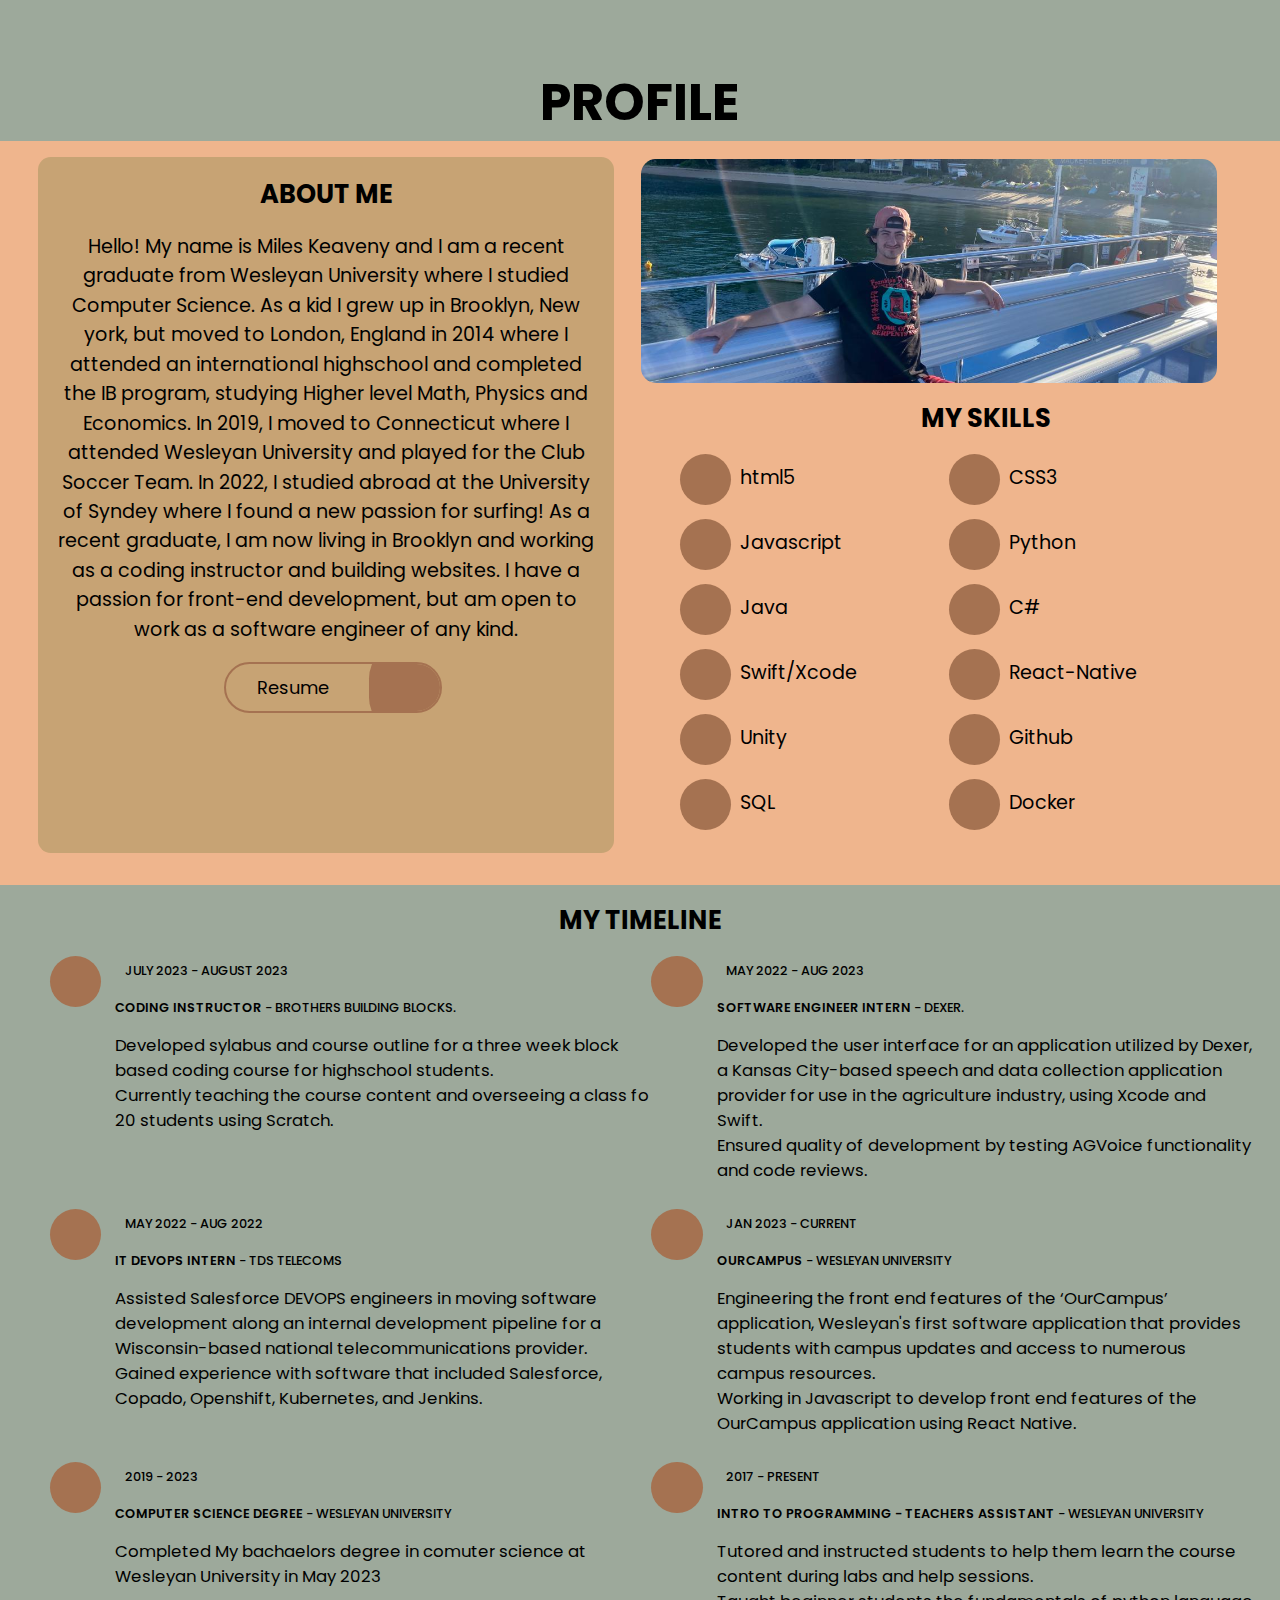
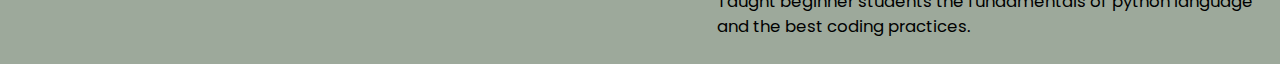
==== about.html @ eb2239ba "text-edit" ====
<!DOCTYPE html>
<html lang="en">
<head>
    <meta charset="UTF-8">
    <meta http-equiv="X-UA-Compatible" content="IE=edge">
    <meta name="viewport" content="width=device-width, initial-scale=1.0">
    <title>Portfolio</title>
    <link rel="stylesheet" href ="styles/styles.css">
    <link rel="preconnect" href="https://fonts.googleapis.com"> 
    <link rel="preconnect" href="https://fonts.gstatic.com" crossorigin> 
    <link href="https://fonts.googleapis.com/css2?family=Poppins:wght@300&display=swap" rel="stylesheet">
    <link rel="stylesheet" href="https://cdnjs.cloudflare.com/ajax/libs/font-awesome/6.4.0/css/all.min.css" integrity="sha512-iecdLmaskl7CVkqkXNQ/ZH/XLlvWZOJyj7Yy7tcenmpD1ypASozpmT/E0iPtmFIB46ZmdtAc9eNBvH0H/ZpiBw==" crossorigin="anonymous" referrerpolicy="no-referrer" />
</head>

<body class="main-content">

    

    <nav class = "nav-bar" id="nav">

        


        <div class="control control-1 active-btn">
            <a href="index.html"><i class="fa-solid fa-house" style = "font-size:1.7rem"></i></a>
        </div>
        <div class="control control-2">
            <a href="about.html"><i class="fa-solid fa-user" style = "font-size:1.7rem"></i></a>
        </div>
        <div class="control control-4">
            <a href="portfolio.html"><i class="fa-solid fa-folder" style = "font-size:1.7rem"></i></a>
        </div>
    </nav>
    

    
    <main class="section sect2 about" id = 'about'>

        <div class="padding">

        </div>

        
            <div class="main-title">
                <h2> Profile</span> </h2>
            </div>
            <div class="about-container">

                <div class="left-about">
                    <h4>About me</h4>
                    <p>
                        Hello! My name is Miles Keaveny and I am a recent graduate from Wesleyan University where I studied Computer Science.
                        As a kid I grew up in Brooklyn, New york, but moved to London, England in 2014 where I attended an international highschool and completed the IB program, studying Higher level Math, Physics and Economics.
                        In 2019, I moved to Connecticut where I attended Wesleyan University and played for the Club Soccer Team. In 2022, I studied abroad at the University of Syndey where I found a new passion for surfing!
                        As a recent graduate, I am now living in Brooklyn and working as a coding instructor and building websites. I have a passion for front-end development, but am open to work as a software engineer of any kind. 

                    </p>
                    <div class="btn-con">
                        <a href="https://github.com/MilesKeave/Front-End-Portfolio/blob/d3b808ddc5191abee5b2778287df3d448a9f38ec/Miles_Keaveny_Resume-Jul2023.pdf" class="main-btn" title="" download>
                            <span class="btn-text">Resume</span>
                            <span class="btn-icon"><i class="fas fa-download"></i></span>
                        </a>
                    </div>
                    <div class ="my-links">
                        <div class="link">
                            <a href="https://www.linkedin.com/in/john-miles-keaveny-4a75b8229"><i class="fab fa-linkedin" style = "font-size:1.7rem"></i></a>
                        </div>
                        <div class="link">
                            <a href="https://github.com/MilesKeave"><i class="fab fa-github" style = "font-size:1.7rem"></i></a>
                        </div>
                    </div>
                </div>

                <div class="right-about">

                    <div class = "profile-img">



                    </div>
                
                
                
                    <div class="right-skills">


                        <div class="about-stats">
                            <h4 class="stat-title">My Skills</h4>
                            <div class="skill-logos">

                                <div class =skill-logo>
                                    <p class="abt-text">html5</p>
                                    <div class = "slogo">
                                        <a href="#" class="icon">
                                            <i class="fab fa-html5"></i>
                                        </a>
                                    </div>

                                </div>
                                <div class =skill-logo>
                                    <p class="abt-text">CSS3</p>
                                    <div class = "slogo">
                                        <a href="#" class="icon">
                                            <i class="fab fa-css3"></i>
                                        </a>
                                    </div>

                                </div>
                                <div class =skill-logo>
                                    <p class="abt-text">Javascript</p>
                                    <div class = "slogo">
                                        <a href="#" class="icon">
                                            <i class="fab fa-js"></i>
                                        </a>
                                    </div>

                                </div>
                                <div class =skill-logo>
                                    <p class="abt-text">Python</p>
                                    <div class = "slogo">
                                        <a href="#" class="icon">
                                            <i class="fab fa-python"></i>
                                        </a>
                                    </div>

                                </div>
                                <div class =skill-logo>
                                    <p class="abt-text">Java</p>
                                    <div class = "slogo">
                                        <a href="#" class="icon">
                                            <i class="fab fa-java"></i>
                                        </a>
                                    </div>

                                </div>
                                <div class =skill-logo>
                                    <p class="abt-text">C#</p>
                                    <div class = "slogo">
                                        <a href="#" class="icon">
                                            <i class="fab fa-code"></i>
                                        </a>
                                    </div>

                                </div>
                                <div class =skill-logo>
                                    <p class="abt-text">Swift/Xcode</p>
                                    <div class = "slogo">
                                        <a href="#" class="icon">
                                            <i class="fab fa-swift"></i>
                                        </a>
                                    </div>

                                </div>
                                <div class =skill-logo>
                                    <p class="abt-text">React-Native</p>
                                    <div class = "slogo">
                                        <a href="#" class="icon">
                                            <i class="fab fa-react"></i>
                                        </a>
                                    </div>

                                </div>
                                <div class =skill-logo>
                                    <p class="abt-text">Unity</p>
                                    <div class = "slogo">
                                        <a href="#" class="icon">
                                            <i class="fab fa-unity"></i>
                                        </a>
                                    </div>

                                </div>
                                <div class =skill-logo>
                                    <p class="abt-text">Github</p>
                                    <div class = "slogo">
                                        <a href="#" class="icon">
                                            <i class="fab fa-github"></i>
                                        </a>
                                    </div>

                                </div>
                                <div class =skill-logo>
                                    <p class="abt-text">SQL</p>
                                    <div class = "slogo">
                                        <a href="#" class="icon">
                                            <i class="fab fa-database"></i>
                                        </a>
                                    </div>

                                </div>
                                <div class =skill-logo>
                                    <p class="abt-text">Docker</p>
                                    <div class = "slogo">
                                        <a href="#" class="icon">
                                            <i class="fab fa-docker"></i>
                                        </a>
                                    </div>

                                </div>
                            
                            </div>
                        </div>
                    
                    </div>

                </div>
            </div>




<!--
            <div class="about-stats">
                <h4 class="stat-title">My Skills</h4>
                <div class="progress-bars">
                    <div class="progress-bar">
                        <p class="prog-title">html5</p>
                        <div class="progress-con">
                            <p class="prog-text">80%</p>
                            <div class="progress">
                                <span class="html"></span>
                            </div>
                        </div>
                    </div>
                    <div class="progress-bar">
                        <p class="prog-title">css3</p>
                        <div class="progress-con">
                            <p class="prog-text">95%</p>
                            <div class="progress">
                                <span class="css"></span>
                            </div>
                        </div>
                    </div>
                    <div class="progress-bar">
                        <p class="prog-title">javascript</p>
                        <div class="progress-con">
                            <p class="prog-text">75%</p>
                            <div class="progress">
                                <span class="js"></span>
                            </div>
                        </div>
                    </div>
                    <div class="progress-bar">
                        <p class="prog-title">ReactJS</p>
                        <div class="progress-con">
                            <p class="prog-text">75%</p>
                            <div class="progress">
                                <span class="react"></span>
                            </div>
                        </div>
                    </div>
                    <div class="progress-bar">
                        <p class="prog-title">NodeJS</p>
                        <div class="progress-con">
                            <p class="prog-text">87%</p>
                            <div class="progress">
                                <span class="node"></span>
                            </div>
                        </div>
                    </div>
                    <div class="progress-bar">
                        <p class="prog-title">Python</p>
                        <div class="progress-con">
                            <p class="prog-text">70%</p>
                            <div class="progress">
                                <span class="python"></span>
                            </div>
                        </div>
                    </div>
                </div>
            </div>


        -->

            <div class="timeline2">


            <h4 class="stat-title">My Timeline</h4>
            <div class="timeline">
                <div class="timeline-item">
                    <div class="tl-icon">
                        <i class="fas fa-briefcase"></i>
                    </div>
                    <p class="tl-duration">July 2023 - August 2023</p>
                    <h5>Coding Instructor<span> - Brothers Building Blocks.</span></h5>
                    <p>
                        Developed sylabus and course outline for a three week block based coding course for highschool students.
                    </p>
                    <p>
                        Currently teaching the course content and overseeing a class fo 20 students using Scratch.
                    </p>
                </div>
                <div class="timeline-item">
                    <div class="tl-icon">
                        <i class="fas fa-briefcase"></i>
                    </div>
                    <p class="tl-duration">May 2022 - Aug 2023</p>
                    <h5>Software Engineer Intern<span> - Dexer.</span></h5>
                    <p>
                        Developed the user interface for an application utilized by Dexer, a Kansas City-based speech and data collection application provider for use in the agriculture industry, using Xcode and Swift.
                    </p>
                    <p>
                        Ensured quality of development by testing AGVoice functionality and code reviews.
                    </p>
                </div>
                <div class="timeline-item">
                    <div class="tl-icon">
                        <i class="fas fa-briefcase"></i>
                    </div>
                    <p class="tl-duration">May 2022 - Aug 2022</p>
                    <h5>IT DevOps Intern<span> - TDS Telecoms</span></h5>
                    <p>
                        Assisted Salesforce DEVOPS engineers in moving software development along an internal development pipeline for a Wisconsin-based national telecommunications provider.
                    </p>
                    <p>
                        Gained experience with software that included Salesforce, Copado, Openshift, Kubernetes, and Jenkins.
                    </p>
                </div>
                <div class="timeline-item">
                    <div class="tl-icon">
                        <i class="fas fa-briefcase"></i>
                    </div>
                    <p class="tl-duration">Jan 2023 - Current </p>
                    <h5>OurCampus<span> - Wesleyan University</span></h5>
                    <p>
                        Engineering the front end features of the ‘OurCampus’ application, Wesleyan's first software application that provides students with campus updates and access to numerous campus resources.
                    </p>
                    <p>
                        Working in Javascript to develop front end features of the OurCampus application using React Native.
                    </p>
                </div>
                <div class="timeline-item">
                    <div class="tl-icon">
                        <i class="fas fa-briefcase"></i>
                    </div>
                    <p class="tl-duration">2019 - 2023</p>
                    <h5>Computer Science Degree<span> - Wesleyan University</span></h5>
                    <p>
                        Completed My bachaelors degree in comuter science at Wesleyan University in May 2023
                    </p>
                </div>
                <div class="timeline-item">
                    <div class="tl-icon">
                        <i class="fas fa-briefcase"></i>
                    </div>
                    <p class="tl-duration">2017 - present</p>
                    <h5>Intro To Programming - Teachers Assistant<span> - Wesleyan University</span></h5>
                    <p>
                        Tutored and instructed students to help them learn the course content during labs and help sessions.
                    
                    </p>
                    <p>
                        Taught beginner students the fundamentals of python language and the best coding practices.
                    </p>
                </div>
            </div>

            </div>
        </main>

      <!--   <div class="control control-1 active-btn">
            <a href="splash.html"><i class="fa-solid fa-house"></i></a>
        </div>
        <div class="control control-2">
            <a href="about.html"><i class="fa-solid fa-user"></i></a>
        </div>
        <div class="control control-4">
            <a href="portfolio.html"><i class="fa-brands fa-linkedin"></i></a>
        </div>
    </main> -->

    <script src="app.js"></script>
</body>
</html>
---- styles/styles.css ----
* {
  margin: 0;
  padding: 0;
  box-sizing: border-box;
  list-style: none;
}

:root {
  --color-new: #9da99b;
  --color-primary: #EFB58D;
  --color-secondary: #a57251;
  --color-white: #FFFFFF;
  --color-black: #000;
  --color-grey0: #f8f8f8;
  --color-grey1: #dbe1e8;
  --color-grey2: #b2becd;
  --color-grey3: #6c7983;
  --color-grey4:#464e56;
  --color-grey4: #2a2e35;
  --color-grey5: #12181b;
  --br-sm-2: 14px;
  --box-shawdow1: 0px 3px 15px rgba(0,0,0,.2);
}

.Background {
  background-image: url("/Users/mileskeaveny/Desktop/PortfolioProject/img/DSC02586.JPG");
}

body {
  background-color: var(--color-primary);
  font-family: "Poppins", sans-serif;
  font-size: 1.1rem;
  background-color: rgb(58, 70, 53);
  transition: all 0.4s ease-in-out;
}

a {
  display: inline-block;
  text-decoration: none;
  color: inherit;
  font-family: inherit;
}

header {
  height: 100vh;
  color: var(--color-white);
  overflow: hidden;
  padding: 0 !important;
}

.header-content {
  display: grid;
  grid-template-columns: repeat(2, 1fr);
  height: 100%;
  width: 100%;
}
.header-content .left-header {
  display: flex;
  align-items: center;
  position: relative;
}
.header-content .left-header .h-shape {
  transition: all 0.4s ease-in-out;
  width: 100%;
  height: 100%;
  background-color: var(--color-secondary);
  position: absolute;
  left: 0;
  top: 0;
  z-index: -1;
  -webkit-clip-path: polygon(0 0, 63% 0, 81% 100%, 0% 100%);
          clip-path: polygon(0 0, 63% 0, 81% 100%, 0% 100%);
}
.header-content .left-header .image {
  border-radius: var(--br-sm-2);
  height: 90%;
  width: 68%;
  margin-left: 4rem;
  background-color: var(--color-black);
  transition: all 0.4s ease-in-out;
}
.header-content .left-header .image img {
  width: 100%;
  height: 100%;
  -o-object-fit: cover;
     object-fit: cover;
  transition: all 0.4s ease-in-out;
  filter: grayscale(100%);
}
.header-content .left-header .image img:hover {
  filter: grayscale(0);
}
.header-content .right-header {
  display: flex;
  flex-direction: column;
  justify-content: center;
  padding-right: 6rem;
}
.header-content .right-header .name {
  font-size: 3rem;
}
.header-content .right-header .name span {
  color: var(--color-secondary);
}
.header-content .right-header .name P {
  margin: 1.5rem 0;
  line-height: 2rem;
}
.header-content .right-header .subtitle {
  font-size: 1.5rem;
}
.header-content .right-header .subtitle span {
  color: var(--color-secondary);
}
.header-content .right-header .subtitle P {
  margin: 1.5rem 0;
  line-height: 2rem;
}

.portfolio-title {
  animation: 1.5s fadeInUp2;
  text-transform: uppercase;
  font-size: 3vw;
  font-weight: 700;
  text-align: center;
  position: relative;
}
.portfolio-title::before {
  content: "";
  left: 50%;
  top: 0;
  width: 40%;
  height: 1px;
  background-color: var(--color-grey-1);
  transform: translateX(-50%);
}

.about-container {
  display: flex;
  flex-wrap: wrap;
  background-color: #EFB58D;
  display: grid inline-block !important;
  width: 100vw;
  grid-template-columns: 1fr 1fr;
  padding-top: 1rem;
  padding-bottom: 2rem;
  display: flex;
  position: relative;
  align-items: center;
  justify-content: center;
  max-width: 100% !important;
  overflow-x: hidden !important;
}
.about-container .right-about {
  flex: 1;
  padding-left: 3vh;
  position: relative;
  max-width: 50vw;
  animation: 1.5s fadeInRight;
  display: grid;
  grid-template-columns: 2fr;
}
.about-container .right-about .profile-img {
  position: relative;
  border-radius: 15px;
  -o-object-fit: cover;
     object-fit: cover;
  background-image: url("../img/MilesFeryyToBasin.JPG");
  background-size: cover;
  background-position-x: 50%;
  background-position-y: 80%;
  overflow: hidden;
  height: 17.5vw;
  width: 45vw;
  max-width: 50vw;
  overflow: hidden;
  background-repeat: no-repeat;
  display: flex;
  justify-content: center;
  align-content: center;
}
.about-container .right-about .right-skills {
  -o-object-fit: cover;
     object-fit: cover;
  overflow: hidden;
  position: relative;
  align-items: flex-start;
  display: grid inline-block;
  grid-template-columns: repeat(auto-fit, 3, 1fr);
  grid-gap: 1vw;
  grid-auto-rows: 0.2fr;
}
.about-container .right-about .right-skills .about-stats {
  border: 1px solid var(--color-grey-5);
  border-radius: 0px;
  transition: all 0.4s ease-in-out;
  padding-left: 6vw;
  padding-right: 0rem;
  padding-bottom: 2vw;
}
.about-container .right-about .right-skills .about-stats .abt-text {
  padding: 1vh;
  display: flex;
  flex-direction: column;
  font-size: 1.5vw;
}
.about-container .right-about .right-skills .about-stats .abt-text .large-text {
  font-size: 2vw;
  color: var(--color-secondary);
}
.about-container .right-about .right-skills .about-stats .abt-text .small-text {
  padding-left: 1vw;
  position: relative;
  text-transform: uppercase;
  font-size: 10vw;
  color: var(--color-grey-1);
  letter-spacing: 2vw;
}
.about-container .right-about .right-skills .about-stats .abt-text .small-text::before {
  content: "";
  position: absolute;
  left: 0;
  top: 15px;
  width: 2vw;
  height: 2vw;
  background-color: var(--color-grey-5);
}
.about-container .left-about {
  flex: 1;
  top: 0;
  animation: 1.5s fadeInLeft;
  background-color: #C7A374;
  position: top;
  max-width: 45vw;
  vertical-align: top;
  border-radius: 1vw;
  margin-left: 1vw;
}
.about-container .left-about p {
  text-align: center;
  font-size: 1.5vw;
  padding: 2vh;
  line-height: 2.3vw;
  color: var(--color-grey-1);
}
.about-container .left-about h4 {
  padding-top: 2vh;
  text-align: center;
  font-size: 2vw;
  text-transform: uppercase;
}
.about-container .left-about:hover {
  cursor: default;
  transform: translateY(-5px);
  border: 1px solid var(--color-secondary);
  border-radius: 15px;
  box-shadow: 1px 4px 15px rgba(0, 0, 0, 0.32);
}

.stat-title {
  text-transform: uppercase;
  font-size: 2vw;
  text-align: center;
  padding: 1rem 0;
  position: relative;
}
.stat-title::before {
  content: "";
  left: 50%;
  top: 0;
  height: 1px;
  background-color: var(--color-grey-1);
  transform: translateX(-50%);
}

.skill-logos {
  align-items: center;
  grid-template-columns: repeat(3, 2fr);
  grid-gap: 0.5rem;
  -moz-column-gap: 1vw;
       column-gap: 1vw;
  row-gap: 1.4vw;
  display: flex;
  flex-wrap: wrap;
  padding-right: 0rem;
  width: 41vw;
}
.skill-logos .skill-logo {
  width: 20vw;
  position: relative;
  padding-left: 1vw;
  border-left: 1px solid var(--color-grey-5);
}
.skill-logos .skill-logo .slogo {
  position: absolute;
  left: -3vw;
  top: 0;
  background-color: var(--color-secondary);
  width: 4vw;
  height: 4vw;
  border-radius: 50%;
  display: flex;
  align-items: center;
  justify-content: center;
}
.skill-logos .skill-logo .slogo i {
  font-size: 1.3vw;
}

.timeline {
  padding-left: 6vw;
  padding-right: 1vw;
  align-items: flex-start;
  grid-template-columns: repeat(3, 2fr);
  display: flex;
  flex-wrap: wrap;
  width: 100vw;
  grid-gap: 2vw;
  padding-bottom: 2vw;
}
.timeline .timeline-item {
  position: relative;
  max-width: 45vw;
  padding-left: 3vw;
  border-left: 1px solid var(--color-grey-5);
}
.timeline .timeline-item .tl-icon {
  position: absolute;
  left: -27px;
  top: 0;
  background-color: var(--color-secondary);
  width: 4vw;
  height: 4vw;
  border-radius: 50%;
  display: flex;
  align-items: center;
  justify-content: center;
}
.timeline .timeline-item .tl-icon i {
  font-size: 1.6vw;
}
.timeline .timeline-item .tl-duration {
  padding: 0.2rem 0.6rem;
  background-color: var(--color-grey-5);
  border-radius: 15px;
  display: inline-block;
  font-size: 0.8rem;
  text-transform: uppercase;
  font-weight: 500;
}
.timeline .timeline-item h5 {
  padding: 1rem 0;
  text-transform: uppercase;
  font-size: 1vw;
  font-weight: 600;
}
.timeline .timeline-item h5 span {
  color: var(--color-grey-2);
  font-weight: 500;
  font-size: 1vw;
}
.timeline .timeline-item p {
  color: var(--color-grey-2);
  font-size: 1.3vw;
}

.my-links {
  display: flex;
  align-items: center;
  justify-content: center;
  align-self: flex-start;
  grid-template-columns: repeat(2, 2fr);
  padding-bottom: 2rem;
  padding-top: 5px;
}
.my-links .link {
  padding-left: 10px;
  padding-right: 10px;
}

.port-text {
  animation: 1.5s fadeInUp2;
  padding: 1rem 0;
  text-align: center;
  font-size: 1.5vw;
}

.portfolios {
  animation: 1.5s fadeInDown2;
  padding-left: 2vw;
  padding-right: 2vw;
  display: grid;
  grid-template-columns: repeat(3, 2fr);
  grid-gap: 2vw;
  padding-bottom: 2rem;
  flex-wrap: wrap;
}
.portfolios .portfolio-item {
  width: 30vw;
  height: 20vw;
  position: relative;
  border-radius: 15px;
}
.portfolios .portfolio-item img {
  width: 100%;
  height: 20vw;
  -o-object-fit: cover;
     object-fit: cover;
  border-radius: 15px;
}
.portfolios .portfolio-item .hover-items {
  width: 100%;
  height: 100%;
  background-color: var(--color-secondary);
  position: absolute;
  left: 0;
  top: 0;
  border-radius: 15px;
  display: flex;
  justify-content: center;
  align-items: center;
  flex-direction: column;
  opacity: 0;
  transform: scale(0);
  transition: all 0.4s ease-in-out;
}
.portfolios .portfolio-item .hover-items h3 {
  font-size: 2vw;
  color: var(--color-grey-1);
  margin-bottom: 2vw;
}
.portfolios .portfolio-item .hover-items .icons {
  display: flex;
  justify-content: center;
  align-items: center;
}
.portfolios .portfolio-item .hover-items .icons .icon {
  background-color: var(--color-primary);
  border-radius: 50%;
  width: 5vw;
  height: 5vw;
  display: flex;
  align-items: center;
  justify-content: center;
  margin: 0 1rem;
  cursor: pointer;
  transition: all 0.4s ease-in-out;
}

.portfolio-item:hover .hover-items {
  opacity: 1;
  transform: scale(1);
}

.about-stats {
  padding-right: 0rem;
  padding-bottom: 4rem;
}
.about-stats .progress-bars {
  display: grid;
  grid-template-columns: repeat(2, 1fr);
  grid-gap: 2rem;
}
.about-stats .progress-bars .progress-bar {
  display: flex;
  flex-direction: column;
}
.about-stats .progress-bars .progress-bar .prog-title {
  text-transform: uppercase;
  font-weight: 500;
}
.about-stats .progress-bars .progress-bar .progress-con {
  display: flex;
  align-items: center;
}
.about-stats .progress-bars .progress-bar .progress-con .prog-text {
  color: var(--color-grey-2);
}
.about-stats .progress-bars .progress-bar .progress-con .progress {
  width: 100%;
  height: 0.45rem;
  background-color: var(--color-grey-4);
  margin-left: 1rem;
  position: relative;
}
.about-stats .progress-bars .progress-bar .progress-con .progress span {
  position: absolute;
  top: 0;
  left: 0;
  height: 100%;
  background-color: var(--color-secondary);
  transition: all 0.4s ease-in-out;
  width: 60%;
}
.about-stats .progress-bars .progress-bar .progress-con .progress .html {
  width: 80%;
}
.about-stats .progress-bars .progress-bar .progress-con .progress .css {
  width: 95%;
}
.about-stats .progress-bars .progress-bar .progress-con .progress .js {
  width: 75%;
}
.about-stats .progress-bars .progress-bar .progress-con .progress .react {
  width: 60%;
}
.about-stats .progress-bars .progress-bar .progress-con .progress .node {
  width: 87%;
}
.about-stats .progress-bars .progress-bar .progress-con .progress .python {
  width: 70%;
}

.btn-con {
  display: flex;
  align-items: center;
  justify-content: center;
  align-self: center;
  width: 30vw;
  height: 10vw;
  margin-left: 8vw;
  margin-right: 20vw;
  font-size: 1.7vw;
}

.main-btn {
  margin-bottom: 5vh;
  border-radius: 5vh;
  color: inherit;
  position: relative;
  border: 0.2vw solid var(--color-secondary);
  border-radius: 10vh;
  display: flex;
  align-self: flex-start;
  display: flex;
  align-items: center;
  overflow: hidden;
  height: 4vw;
  width: 17vw;
}
.main-btn .btn-text {
  padding: 2vh;
  margin-left: 1vw;
  font-size: 1.4vw;
}
.main-btn .btn-icon {
  background-color: var(--color-secondary);
  display: flex;
  align-items: center;
  justify-content: center;
  border-radius: 10vh;
  padding: 2.2vh;
  width: 7vw;
  height: 7vw;
  margin-left: 1.7vw;
}
.main-btn::before {
  content: "";
  position: absolute;
  top: 0;
  right: 0;
  transform: translateX(-100%);
  transition: all 2s ease-out;
  z-index: -1;
}
.main-btn:hover {
  transition: all 2s ease-out;
}
.main-btn:hover::before {
  width: 100%;
  height: 100%;
  background-color: var(--color-secondary);
  transform: translateX(0%);
}
.main-btn i {
  display: flex;
  font-size: 1.2rem;
  color: var(--color-grey2);
  pointer-events: none;
}

.main-title {
  animation: 1.5s fadeInUp2;
  text-align: center;
}
.main-title h2 {
  position: relative;
  text-transform: uppercase;
  font-size: 4vw;
  font-weight: 700;
}
.main-title h2 span {
  color: var(--color-secondary);
}
.main-title h2 .bg-text {
  position: absolute;
  top: 50%;
  left: 50%;
  color: var(--color-grey-5);
  transition: all 0.4s ease-in-out;
  z-index: -1;
  transform: translate(-50%, -50%);
  font-weight: 800;
  font-size: 6.3rem;
}

.padding {
  padding-top: 4rem;
}

section {
  display: block;
  min-height: 100vh;
  width: 100%;
  left: 0;
  top: 0;
  padding: 3rem 18rem;
  position: relative;
}

.section {
  display: block; /* Change 'none' to 'block' */
  transform: translateY(-100%) scale(0);
  transition: all 0.4s ease-in-out;
  background-color: var(--color-primary);
  height: 100vh;
}

.sect1 {
  z-index: 1;
  padding-top: 0px;
  display: block; /* Change 'none' to 'block' */
}

@keyframes fadeInUp {
  0% {
    transform: translateY(-100%);
    opacity: 0;
  }
  100% {
    transform: translateY(25%);
    opacity: 1;
  }
}
@keyframes fadeInUp2 {
  0% {
    transform: translateY(-100%);
    opacity: 0;
  }
  100% {
    transform: translateY(0%);
    opacity: 1;
  }
}
@keyframes fadeInDown {
  0% {
    transform: translateY(100%);
    opacity: 0;
  }
  100% {
    transform: translateY(75%);
    opacity: 1;
  }
}
@keyframes fadeInDown2 {
  0% {
    transform: translateY(100%);
    opacity: 0;
  }
  100% {
    transform: translateY(0%);
    opacity: 1;
  }
}
@keyframes fadeInRight {
  0% {
    transform: translateX(100%);
    opacity: 0;
  }
  100% {
    transform: translateX(0%);
    opacity: 1;
  }
}
@keyframes fadeInLeft {
  0% {
    transform: translateX(-100%);
    opacity: 0;
  }
  100% {
    transform: translateX(0%);
    opacity: 1;
  }
}
.fill-div {
  max-height: 100vh;
  min-width: 100vw;
}

.name-container {
  transform: translateY(25%);
  overflow: visible;
  animation: 1.5s fadeInUp;
  place-items: center;
  margin-top: 33vh;
  margin-bottom: 10px;
  width: 66.6vw;
  padding-left: 23vw;
  position: absolute;
  transition: opacity 3s ease-in;
}

.splash-container {
  margin-top: 800px;
  display: grid;
  grid-template: 1fr/1fr;
  place-items: center;
}

.name {
  transform: translateY(25%);
  animation: 1.5s fadeInUp;
  overflow: visible;
  font-family: Arial;
  opacity: 1;
  position: absolute;
  font-size: 3vw;
  text-align: center;
  transition: opacity 3s ease-in;
  color: #9da99b;
  text-shadow: 0px 10px 0.02px #000, 9.8px 2.1px 0.02px #000, 4.2px -9.1px 0.02px #000, -8px -6px 0.02px #000, -7.6px 6.5px 0.02px #000, 4.8px 8.8px 0.02px #000, 9.6px -2.8px 0.02px #000, -0.7px -10px 0.02px #000, -9.9px -1.5px 0.02px #000, -3.5px 9.4px 0.02px #000, 8.4px 5.4px 0.02px #000, 7.1px -7px 0.02px #000, -5.4px -8.4px 0.02px #000, -9.4px 3.5px 0.02px #000, 1.4px 9.9px 0.02px #000, 10px 0.8px 0.02px #000, 2.9px -9.6px 0.02px #000, -8.7px -4.8px 0.02px #000, -6.6px 7.5px 0.02px #000, 5.9px 8px 0.02px #000, 9.1px -4.1px 0.02px #000, -2.1px -9.8px 0.02px #000, -10px -0.1px 0.02px #000, -2.2px 9.8px 0.02px #000, 9.1px 4.2px 0.02px #000, 6.1px -8px 0.02px #000, -6.5px -7.6px 0.02px #000, -8.8px 4.7px 0.02px #000, 2.7px 9.6px 0.02px #000, 10px -0.6px 0.02px #000, 1.5px -9.9px 0.02px #000, -9.3px -3.6px 0.02px #000, -5.5px 8.4px 0.02px #000, 7px 7.2px 0.02px #000, 8.5px -5.3px 0.02px #000, -3.4px -9.4px 0.02px #000, -9.9px 1.3px 0.02px #000, -0.8px 10px 0.02px #000, 9.6px 2.9px 0.02px #000, 4.9px -8.7px 0.02px #000, -7.5px -6.7px 0.02px #000, -8.1px 5.9px 0.02px #000, 4px 9.2px 0.02px #000, 9.8px -2px 0.02px #000, 0.2px -10px 0.02px #000, -9.7px -2.3px 0.02px #000, -4.3px 9px 0.02px #000, 7.9px 6.1px 0.02px #000;
}

.me-container {
  transform: translateY(75%);
  animation: 1.5s fadeInDown;
  display: grid;
  grid-template-columns: 17vw 17vw 17vw;
  position: absolute;
  margin-top: 40vh;
  overflow: visible;
  align-items: center;
  justify-items: center;
  width: auto;
  transition: opacity 3s ease-in;
}

.me {
  align-items: center;
  justify-items: center;
  text-align: center;
  font-size: 1.8vw;
  padding-left: 10px;
  padding-right: 10px;
  width: auto;
  display: inline-block;
}

.background-container {
  background-image: url("../img/DSC02586.JPG");
  background-size: cover;
  overflow: hidden;
  background-repeat: no-repeat;
  display: flex;
  justify-content: center;
  align-content: center;
}

.sect2 {
  display: block; /* Change 'none' to 'block' */
  transform: translateY(0) scale(1);
  background-color: var(--color-new);
}

.sect3 {
  display: block; /* Change 'none' to 'block' */
  transform: translateY(0) scale(1);
  background-color: var(--color-new);
}

.sect4 {
  display: block; /* Change 'none' to 'block' */
  transform: translateY(0) scale(1);
  background-color: var(--color-new);
}

.active {
  display: block;
  animation: scaleAnim 1s ease-in-out;
}
@keyframes scaleAnim {
  0% {
    transform: translateY(-100%) scaleY(0);
  }
  100% {
    transform: translateY(0) scaleY(1);
  }
}

.porfolio-icon {
  background-image: url("../img/img/portfolio.png");
}

.nav-bar {
  z-index: 2;
  top: 0;
  position: fixed;
  top: 50%;
  margin-left: 33vw;
  justify-content: center;
  display: grid;
  grid-template-columns: repeat(3, 1fr);
  padding: 10px;
  text-align: center;
  width: 33vw;
  height: 7vh;
  margin-left: 33vw;
  top: 0px;
}

.timeline2 {
  display: grid;
  grid-template-columns: 2fr;
  background-color: var(--color-new);
}

.nav-colored {
  background-color: var(--color-new);
  transition: 1s ease-in-out;
}

.nav-transparent {
  transition: 1s ease-in-out;
  background-color: transparent;
}

.controlls {
  position: fixed;
  z-index: 10;
  top: 20%;
  right: 3%;
  display: flex;
  flex-direction: column;
  align-items: center;
  justify-content: center;
  transform: translateY(0%);
}
.controlls .active-btn {
  background-color: var(--color-secondary) !important;
  transition: all 0.4s ease-in-out;
}
.controlls .active-btn i {
  color: var(--color-white) !important;
}
.controlls .control {
  padding: 1rem;
  cursor: pointer;
  border-radius: 25%;
  background-color: var(--color-grey3);
  display: flex;
  align-items: center;
  justify-content: center;
  margin: 0.7rem 0;
  box-shadow: var(--box-shawdow1);
}
.controlls .control i {
  font-size: 1.2rem;
  color: var(--color-grey2);
  pointer-events: none;
}/*# sourceMappingURL=styles.css.map */
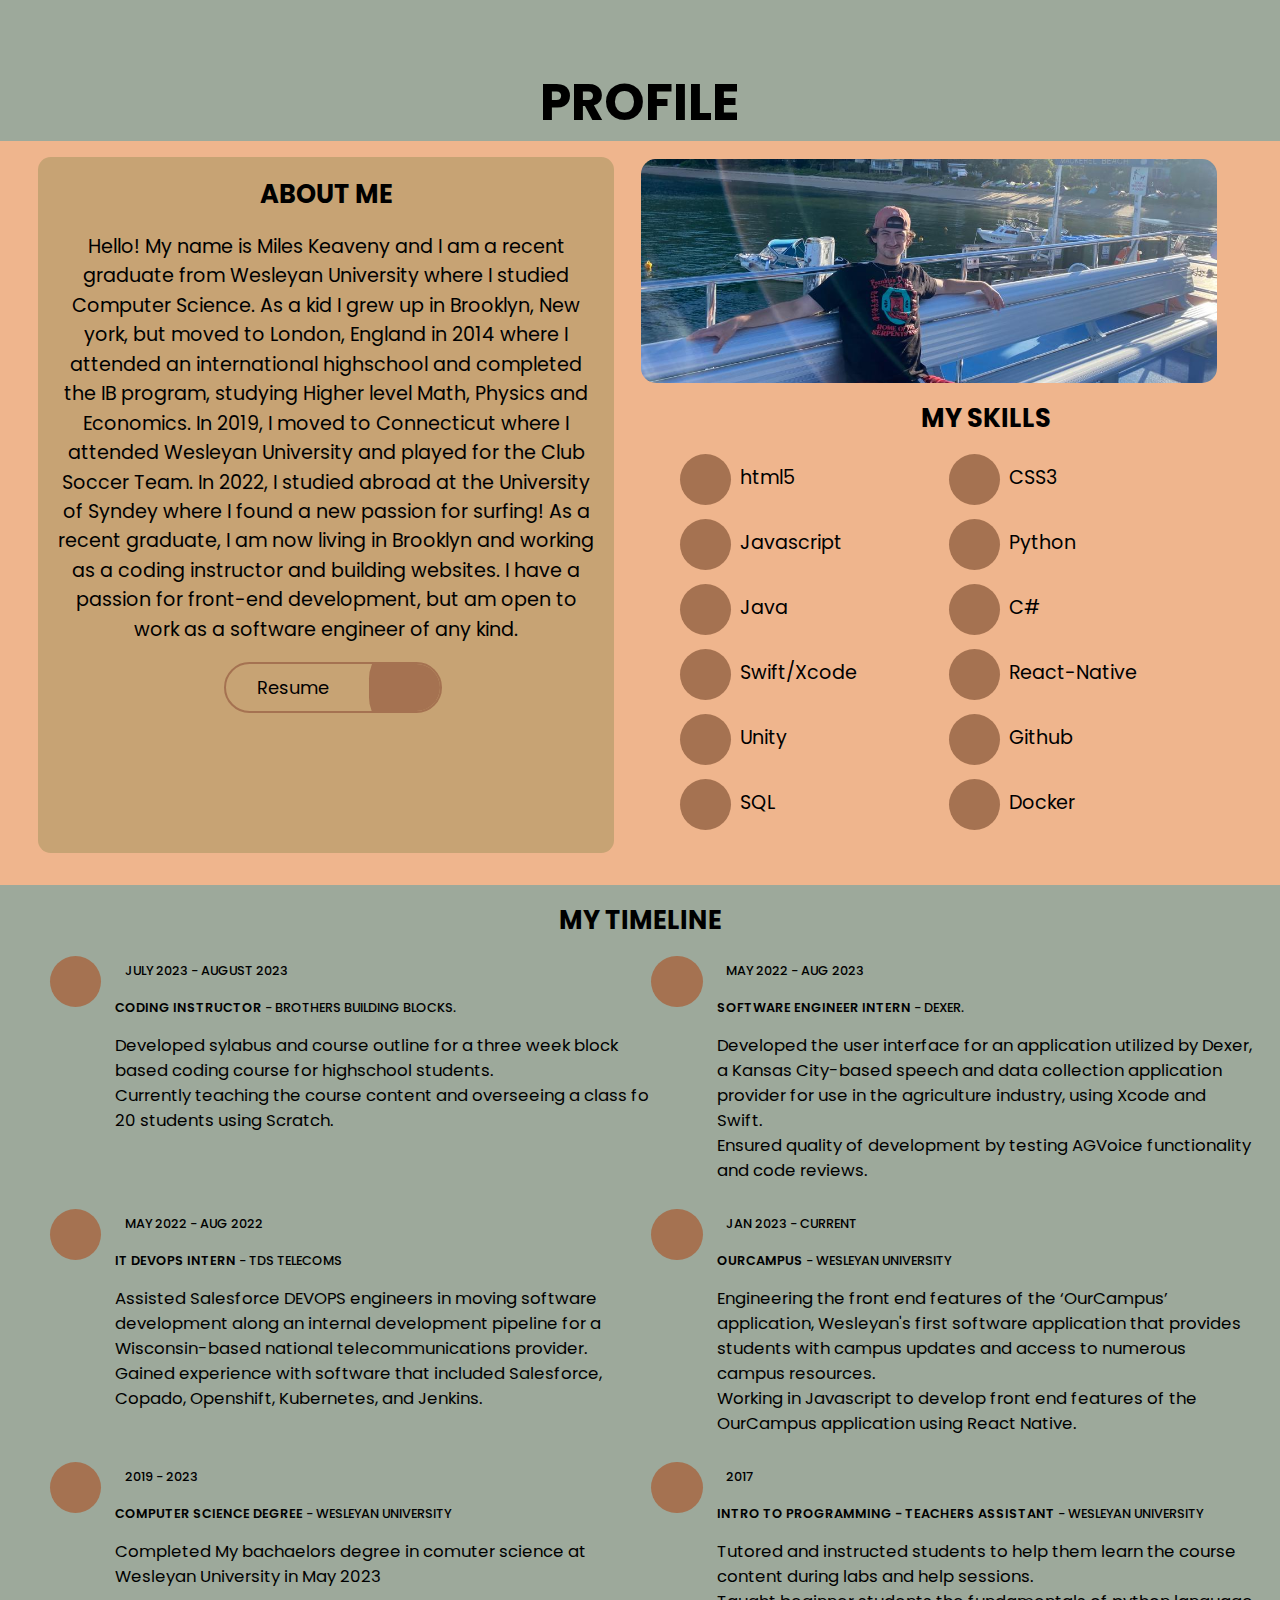
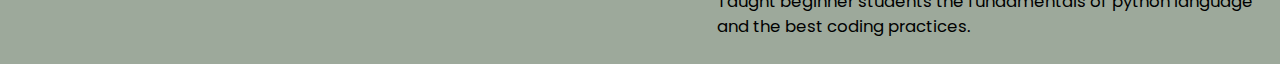
==== commit a9012df3: "update info" ====
--- a/about.html
+++ b/about.html
@@ -343,7 +343,7 @@
                     <div class="tl-icon">
                         <i class="fas fa-briefcase"></i>
                     </div>
-                    <p class="tl-duration">2017 - present</p>
+                    <p class="tl-duration">2017</p>
                     <h5>Intro To Programming - Teachers Assistant<span> - Wesleyan University</span></h5>
                     <p>
                         Tutored and instructed students to help them learn the course content during labs and help sessions.
--- a/styles/styles.css
+++ b/styles/styles.css
@@ -562,6 +562,7 @@
   transform: translateX(-100%);
   transition: all 2s ease-out;
   z-index: -1;
+  border-radius: 10vh;
 }
 .main-btn:hover {
   transition: all 2s ease-out;
@@ -569,6 +570,7 @@
 .main-btn:hover::before {
   width: 100%;
   height: 100%;
+  border-radius: 10vh;
   background-color: var(--color-secondary);
   transform: translateX(0%);
 }
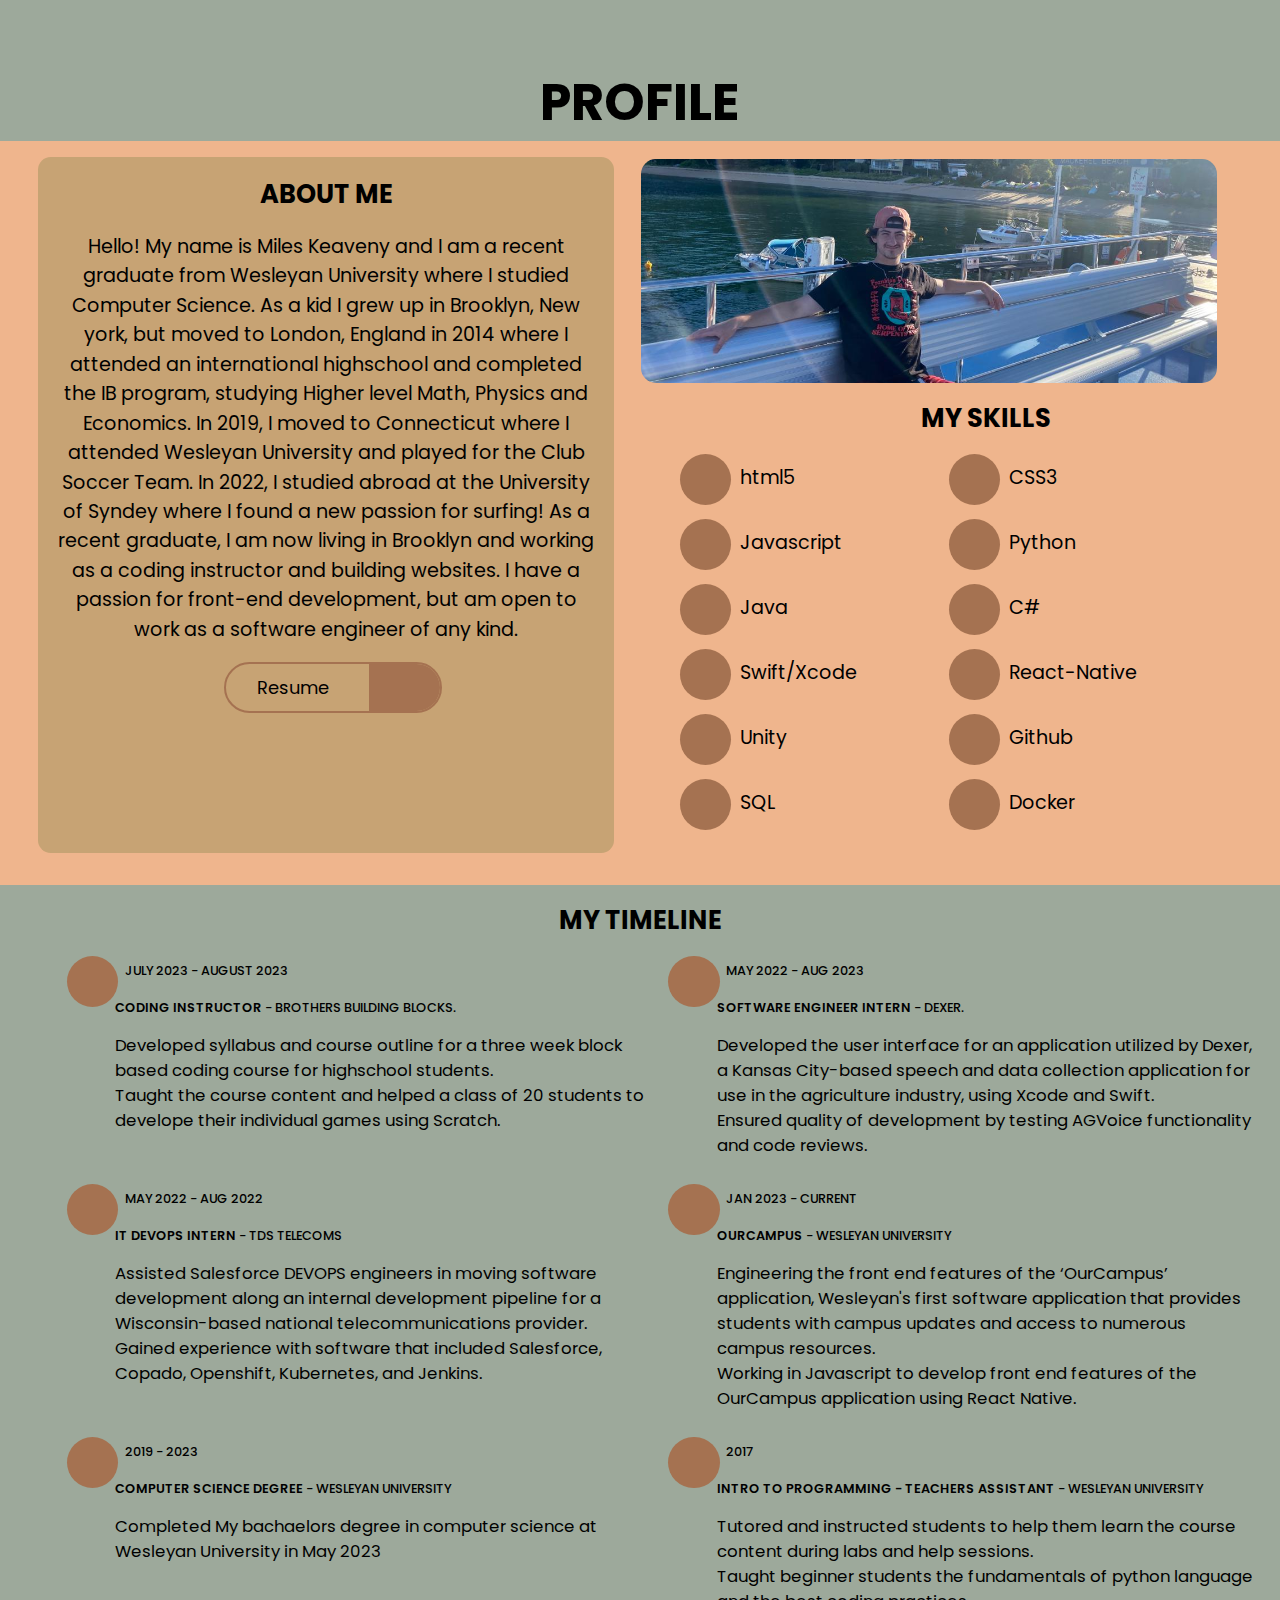
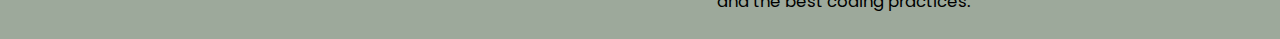
==== commit c5ea02b7: "Minor fixes" ====
--- a/about.html
+++ b/about.html
@@ -284,10 +284,10 @@
                     <p class="tl-duration">July 2023 - August 2023</p>
                     <h5>Coding Instructor<span> - Brothers Building Blocks.</span></h5>
                     <p>
-                        Developed sylabus and course outline for a three week block based coding course for highschool students.
-                    </p>
-                    <p>
-                        Currently teaching the course content and overseeing a class fo 20 students using Scratch.
+                        Developed syllabus and course outline for a three week block based coding course for highschool students.
+                    </p>
+                    <p>
+                        Taught the course content and helped a class of 20 students to develope their individual games using Scratch.
                     </p>
                 </div>
                 <div class="timeline-item">
@@ -297,7 +297,7 @@
                     <p class="tl-duration">May 2022 - Aug 2023</p>
                     <h5>Software Engineer Intern<span> - Dexer.</span></h5>
                     <p>
-                        Developed the user interface for an application utilized by Dexer, a Kansas City-based speech and data collection application provider for use in the agriculture industry, using Xcode and Swift.
+                        Developed the user interface for an application utilized by Dexer, a Kansas City-based speech and data collection application for use in the agriculture industry, using Xcode and Swift.
                     </p>
                     <p>
                         Ensured quality of development by testing AGVoice functionality and code reviews.
@@ -336,7 +336,7 @@
                     <p class="tl-duration">2019 - 2023</p>
                     <h5>Computer Science Degree<span> - Wesleyan University</span></h5>
                     <p>
-                        Completed My bachaelors degree in comuter science at Wesleyan University in May 2023
+                        Completed My bachaelors degree in computer science at Wesleyan University in May 2023
                     </p>
                 </div>
                 <div class="timeline-item">
--- a/styles/styles.css
+++ b/styles/styles.css
@@ -309,7 +309,7 @@
 
 .timeline {
   padding-left: 6vw;
-  padding-right: 1vw;
+  padding-right: 2vw;
   align-items: flex-start;
   grid-template-columns: repeat(3, 2fr);
   display: flex;
@@ -326,7 +326,7 @@
 }
 .timeline .timeline-item .tl-icon {
   position: absolute;
-  left: -27px;
+  left: -10px;
   top: 0;
   background-color: var(--color-secondary);
   width: 4vw;
@@ -524,8 +524,6 @@
 }
 
 .main-btn {
-  margin-bottom: 5vh;
-  border-radius: 5vh;
   color: inherit;
   position: relative;
   border: 0.2vw solid var(--color-secondary);
@@ -537,6 +535,7 @@
   overflow: hidden;
   height: 4vw;
   width: 17vw;
+  overflow: hidden;
 }
 .main-btn .btn-text {
   padding: 2vh;
@@ -548,24 +547,28 @@
   display: flex;
   align-items: center;
   justify-content: center;
-  border-radius: 10vh;
   padding: 2.2vh;
   width: 7vw;
   height: 7vw;
   margin-left: 1.7vw;
+  overflow: hidden;
 }
 .main-btn::before {
   content: "";
   position: absolute;
   top: 0;
   right: 0;
+  border-radius: 10vh;
   transform: translateX(-100%);
+  overflow: hidden;
   transition: all 2s ease-out;
   z-index: -1;
   border-radius: 10vh;
 }
 .main-btn:hover {
   transition: all 2s ease-out;
+  border-radius: 10vh;
+  overflow: hidden;
 }
 .main-btn:hover::before {
   width: 100%;
@@ -573,8 +576,9 @@
   border-radius: 10vh;
   background-color: var(--color-secondary);
   transform: translateX(0%);
-}
-.main-btn i {
+  overflow: hidden;
+}
+.main-btn:hover i {
   display: flex;
   font-size: 1.2rem;
   color: var(--color-grey2);
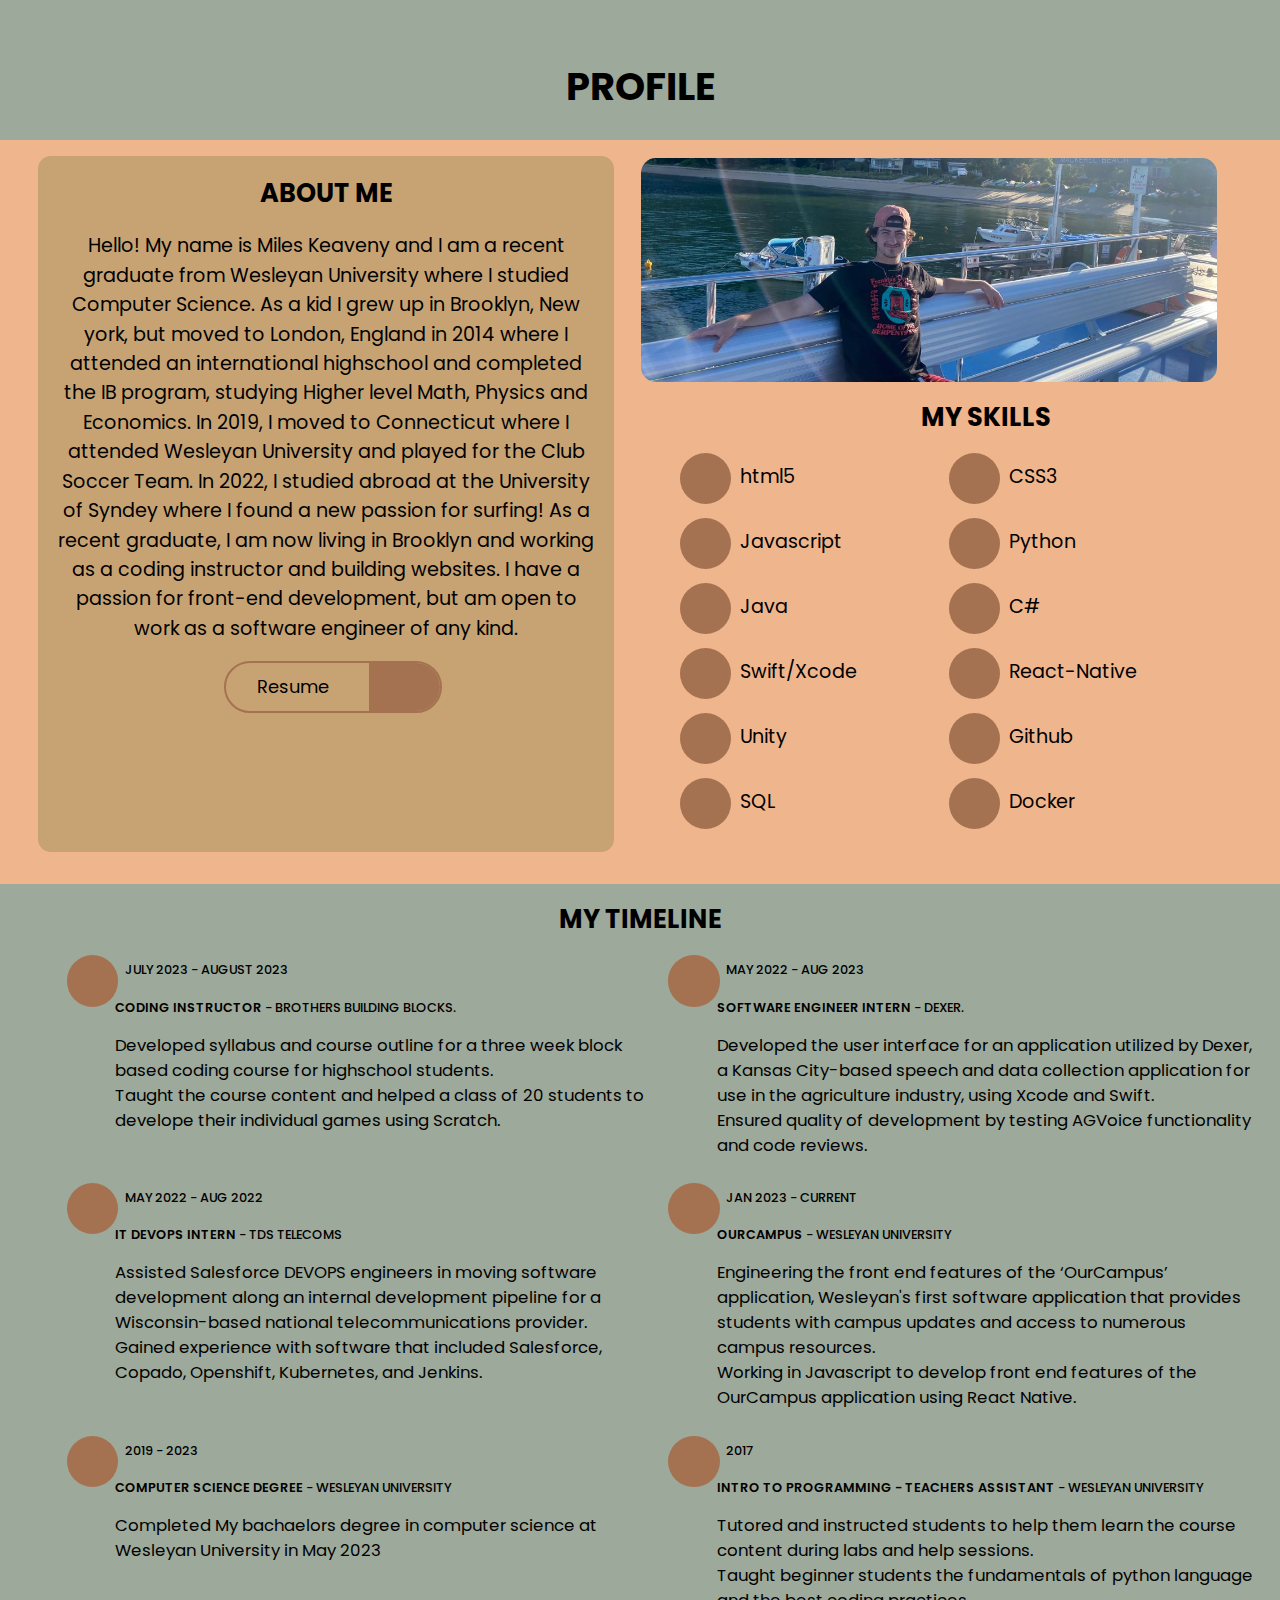
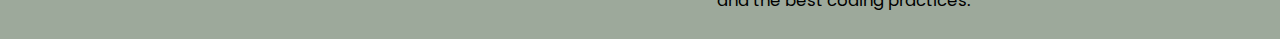
==== commit 97367868: "Updated Resume" ====
--- a/about.html
+++ b/about.html
@@ -56,7 +56,7 @@
 
                     </p>
                     <div class="btn-con">
-                        <a href="https://github.com/MilesKeave/Front-End-Portfolio/blob/d3b808ddc5191abee5b2778287df3d448a9f38ec/Miles_Keaveny_Resume-Jul2023.pdf" class="main-btn" title="" download>
+                        <a href="https://github.com/MilesKeave/Front-End-Portfolio/blob/8f24baad6a7e25a2124adc496b21c795e120f949/Miles_Keaveny_Resume-Aug2023.pdf" class="main-btn" title="" download>
                             <span class="btn-text">Resume</span>
                             <span class="btn-icon"><i class="fas fa-download"></i></span>
                         </a>
--- a/styles/styles.css
+++ b/styles/styles.css
@@ -41,6 +41,11 @@
   font-family: inherit;
 }
 
+.padding2 {
+  padding-top: 4rem;
+  background-color: var(--color-new);
+}
+
 header {
   height: 100vh;
   color: var(--color-white);
@@ -255,6 +260,86 @@
   border: 1px solid var(--color-secondary);
   border-radius: 15px;
   box-shadow: 1px 4px 15px rgba(0, 0, 0, 0.32);
+}
+
+.info {
+  background-color: var(--color-primary);
+  min-height: 100vh;
+}
+
+.sub-title {
+  background-color: var(--color-new);
+  text-align: center;
+  padding-left: 5vw;
+  padding-right: 5vw;
+  padding-bottom: 2vw;
+}
+.sub-title h3 {
+  animation: 1.5s fadeInUp2;
+  position: relative;
+  text-transform: uppercase;
+  font-size: 1vw;
+  font-weight: 200;
+}
+.sub-title h3 span {
+  color: var(--color-secondary);
+}
+
+.dex-imgs {
+  animation: 1.5s fadeInDown2;
+  display: flex;
+  flex: 1;
+  flex-direction: row;
+  flex-wrap: wrap;
+  width: 100vw;
+  grid-template-rows: repeat(2, 2fr);
+  margin-top: 3vw;
+  padding-bottom: 1.4vh;
+  align-items: center;
+  justify-items: center;
+  grid-row-gap: 5vh;
+  grid-column-gap: 5vw;
+}
+.dex-imgs .Dex-img {
+  display: flex;
+  justify-content: center;
+  flex: 1;
+  flex-direction: column;
+  height: 35vw;
+  width: 20vw;
+  background-repeat: no-repeat;
+  border-radius: 6vw;
+  align-items: center;
+  justify-items: center;
+  background-size: cover;
+}
+.dex-imgs .Dex-img .one {
+  height: 35vw;
+  width: 20vw;
+  background-image: url("../img/AgVoice1.png");
+  background-size: cover;
+  border-radius: 2vw;
+}
+.dex-imgs .Dex-img .two {
+  height: 35vw;
+  width: 20vw;
+  background-image: url("../img/AgVoice2.png");
+  background-size: cover;
+  border-radius: 2vw;
+}
+.dex-imgs .Dex-img .three {
+  height: 35vw;
+  width: 20vw;
+  background-image: url("../img/AgVoice3.png");
+  background-size: cover;
+  border-radius: 2vw;
+}
+.dex-imgs .Dex-img .four {
+  height: 35vw;
+  width: 20vw;
+  background-image: url("../img/AgVoice4.png");
+  background-size: cover;
+  border-radius: 2vw;
 }
 
 .stat-title {
@@ -586,13 +671,16 @@
 }
 
 .main-title {
+  padding-bottom: 2vw;
+  padding-top: 2vw;
+  background-color: var(--color-new);
+  text-align: center;
+}
+.main-title h2 {
   animation: 1.5s fadeInUp2;
-  text-align: center;
-}
-.main-title h2 {
   position: relative;
   text-transform: uppercase;
-  font-size: 4vw;
+  font-size: 3vw;
   font-weight: 700;
 }
 .main-title h2 span {
@@ -611,7 +699,20 @@
 }
 
 .padding {
-  padding-top: 4rem;
+  padding-top: 2rem;
+}
+
+.padding2 {
+  padding-top: 2rem;
+  background-color: var(--color-new);
+}
+
+.dex-link {
+  align-items: center;
+  text-align: center;
+  font-size: 2vw;
+  color: #60755c;
+  padding-bottom: 3vh;
 }
 
 section {
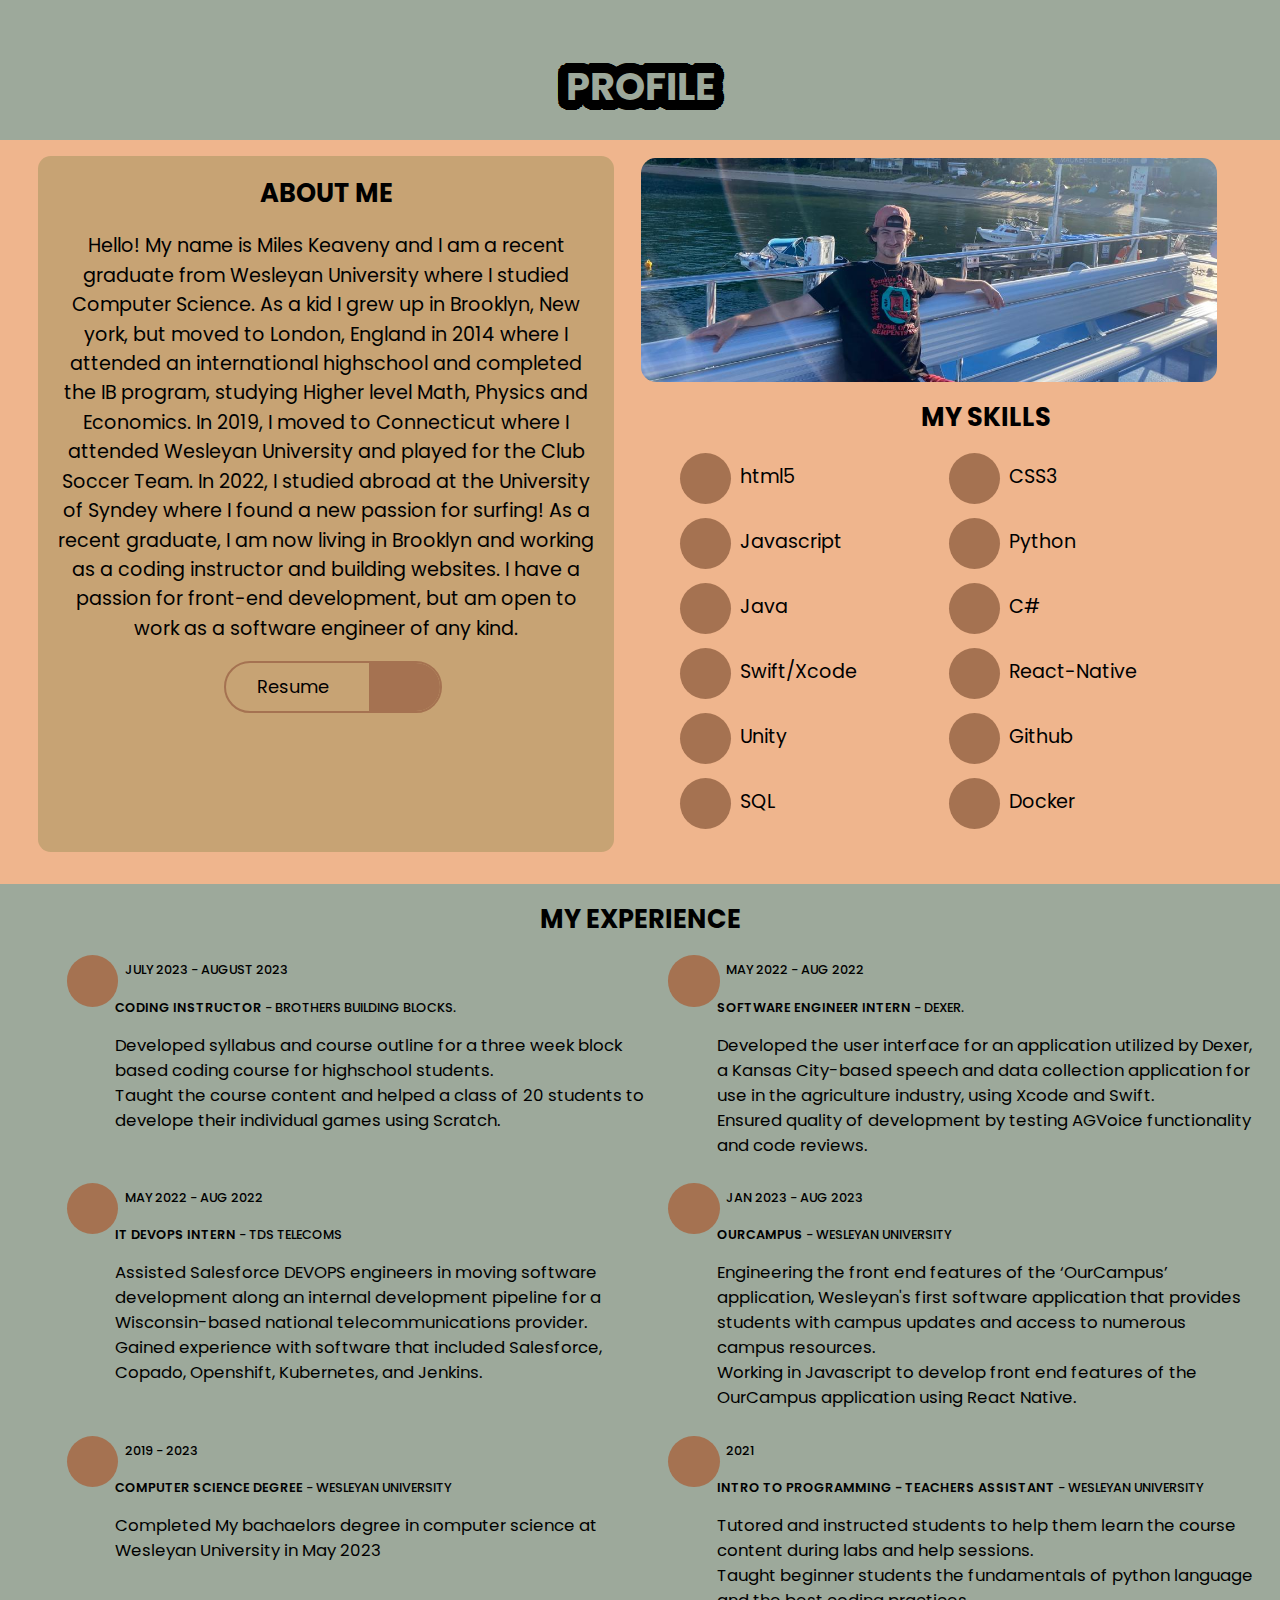
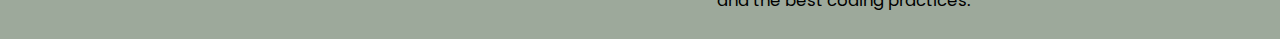
==== commit 00e83321: "Info Updates" ====
--- a/about.html
+++ b/about.html
@@ -275,7 +275,7 @@
             <div class="timeline2">
 
 
-            <h4 class="stat-title">My Timeline</h4>
+            <h4 class="stat-title">My Experience</h4>
             <div class="timeline">
                 <div class="timeline-item">
                     <div class="tl-icon">
@@ -294,7 +294,7 @@
                     <div class="tl-icon">
                         <i class="fas fa-briefcase"></i>
                     </div>
-                    <p class="tl-duration">May 2022 - Aug 2023</p>
+                    <p class="tl-duration">May 2022 - Aug 2022</p>
                     <h5>Software Engineer Intern<span> - Dexer.</span></h5>
                     <p>
                         Developed the user interface for an application utilized by Dexer, a Kansas City-based speech and data collection application for use in the agriculture industry, using Xcode and Swift.
@@ -320,7 +320,7 @@
                     <div class="tl-icon">
                         <i class="fas fa-briefcase"></i>
                     </div>
-                    <p class="tl-duration">Jan 2023 - Current </p>
+                    <p class="tl-duration">Jan 2023 - Aug 2023 </p>
                     <h5>OurCampus<span> - Wesleyan University</span></h5>
                     <p>
                         Engineering the front end features of the ‘OurCampus’ application, Wesleyan's first software application that provides students with campus updates and access to numerous campus resources.
@@ -343,7 +343,7 @@
                     <div class="tl-icon">
                         <i class="fas fa-briefcase"></i>
                     </div>
-                    <p class="tl-duration">2017</p>
+                    <p class="tl-duration">2021</p>
                     <h5>Intro To Programming - Teachers Assistant<span> - Wesleyan University</span></h5>
                     <p>
                         Tutored and instructed students to help them learn the course content during labs and help sessions.
--- a/styles/styles.css
+++ b/styles/styles.css
@@ -125,10 +125,12 @@
 .portfolio-title {
   animation: 1.5s fadeInUp2;
   text-transform: uppercase;
-  font-size: 3vw;
   font-weight: 700;
   text-align: center;
   position: relative;
+  font-size: 2.5vw;
+  color: #9da99b;
+  text-shadow: 0px 10px 0.02px #000, 9.8px 2.1px 0.02px #000, 4.2px -9.1px 0.02px #000, -8px -6px 0.02px #000, -7.6px 6.5px 0.02px #000, 4.8px 8.8px 0.02px #000, 9.6px -2.8px 0.02px #000, -0.7px -10px 0.02px #000, -9.9px -1.5px 0.02px #000, -3.5px 9.4px 0.02px #000, 8.4px 5.4px 0.02px #000, 7.1px -7px 0.02px #000, -5.4px -8.4px 0.02px #000, -9.4px 3.5px 0.02px #000, 1.4px 9.9px 0.02px #000, 10px 0.8px 0.02px #000, 2.9px -9.6px 0.02px #000, -8.7px -4.8px 0.02px #000, -6.6px 7.5px 0.02px #000, 5.9px 8px 0.02px #000, 9.1px -4.1px 0.02px #000, -2.1px -9.8px 0.02px #000, -10px -0.1px 0.02px #000, -2.2px 9.8px 0.02px #000, 9.1px 4.2px 0.02px #000, 6.1px -8px 0.02px #000, -6.5px -7.6px 0.02px #000, -8.8px 4.7px 0.02px #000, 2.7px 9.6px 0.02px #000, 10px -0.6px 0.02px #000, 1.5px -9.9px 0.02px #000, -9.3px -3.6px 0.02px #000, -5.5px 8.4px 0.02px #000, 7px 7.2px 0.02px #000, 8.5px -5.3px 0.02px #000, -3.4px -9.4px 0.02px #000, -9.9px 1.3px 0.02px #000, -0.8px 10px 0.02px #000, 9.6px 2.9px 0.02px #000, 4.9px -8.7px 0.02px #000, -7.5px -6.7px 0.02px #000, -8.1px 5.9px 0.02px #000, 4px 9.2px 0.02px #000, 9.8px -2px 0.02px #000, 0.2px -10px 0.02px #000, -9.7px -2.3px 0.02px #000, -4.3px 9px 0.02px #000, 7.9px 6.1px 0.02px #000;
 }
 .portfolio-title::before {
   content: "";
@@ -674,6 +676,9 @@
   padding-bottom: 2vw;
   padding-top: 2vw;
   background-color: var(--color-new);
+  font-size: 3vw;
+  color: #9da99b;
+  text-shadow: 0px 10px 0.02px #000, 9.8px 2.1px 0.02px #000, 4.2px -9.1px 0.02px #000, -8px -6px 0.02px #000, -7.6px 6.5px 0.02px #000, 4.8px 8.8px 0.02px #000, 9.6px -2.8px 0.02px #000, -0.7px -10px 0.02px #000, -9.9px -1.5px 0.02px #000, -3.5px 9.4px 0.02px #000, 8.4px 5.4px 0.02px #000, 7.1px -7px 0.02px #000, -5.4px -8.4px 0.02px #000, -9.4px 3.5px 0.02px #000, 1.4px 9.9px 0.02px #000, 10px 0.8px 0.02px #000, 2.9px -9.6px 0.02px #000, -8.7px -4.8px 0.02px #000, -6.6px 7.5px 0.02px #000, 5.9px 8px 0.02px #000, 9.1px -4.1px 0.02px #000, -2.1px -9.8px 0.02px #000, -10px -0.1px 0.02px #000, -2.2px 9.8px 0.02px #000, 9.1px 4.2px 0.02px #000, 6.1px -8px 0.02px #000, -6.5px -7.6px 0.02px #000, -8.8px 4.7px 0.02px #000, 2.7px 9.6px 0.02px #000, 10px -0.6px 0.02px #000, 1.5px -9.9px 0.02px #000, -9.3px -3.6px 0.02px #000, -5.5px 8.4px 0.02px #000, 7px 7.2px 0.02px #000, 8.5px -5.3px 0.02px #000, -3.4px -9.4px 0.02px #000, -9.9px 1.3px 0.02px #000, -0.8px 10px 0.02px #000, 9.6px 2.9px 0.02px #000, 4.9px -8.7px 0.02px #000, -7.5px -6.7px 0.02px #000, -8.1px 5.9px 0.02px #000, 4px 9.2px 0.02px #000, 9.8px -2px 0.02px #000, 0.2px -10px 0.02px #000, -9.7px -2.3px 0.02px #000, -4.3px 9px 0.02px #000, 7.9px 6.1px 0.02px #000;
   text-align: center;
 }
 .main-title h2 {
@@ -695,7 +700,6 @@
   z-index: -1;
   transform: translate(-50%, -50%);
   font-weight: 800;
-  font-size: 6.3rem;
 }
 
 .padding {
@@ -730,7 +734,7 @@
   transform: translateY(-100%) scale(0);
   transition: all 0.4s ease-in-out;
   background-color: var(--color-primary);
-  height: 100vh;
+  min-height: 100vh;
 }
 
 .sect1 {
@@ -883,6 +887,7 @@
   display: block; /* Change 'none' to 'block' */
   transform: translateY(0) scale(1);
   background-color: var(--color-new);
+  min-height: 100vh;
 }
 
 .sect4 {
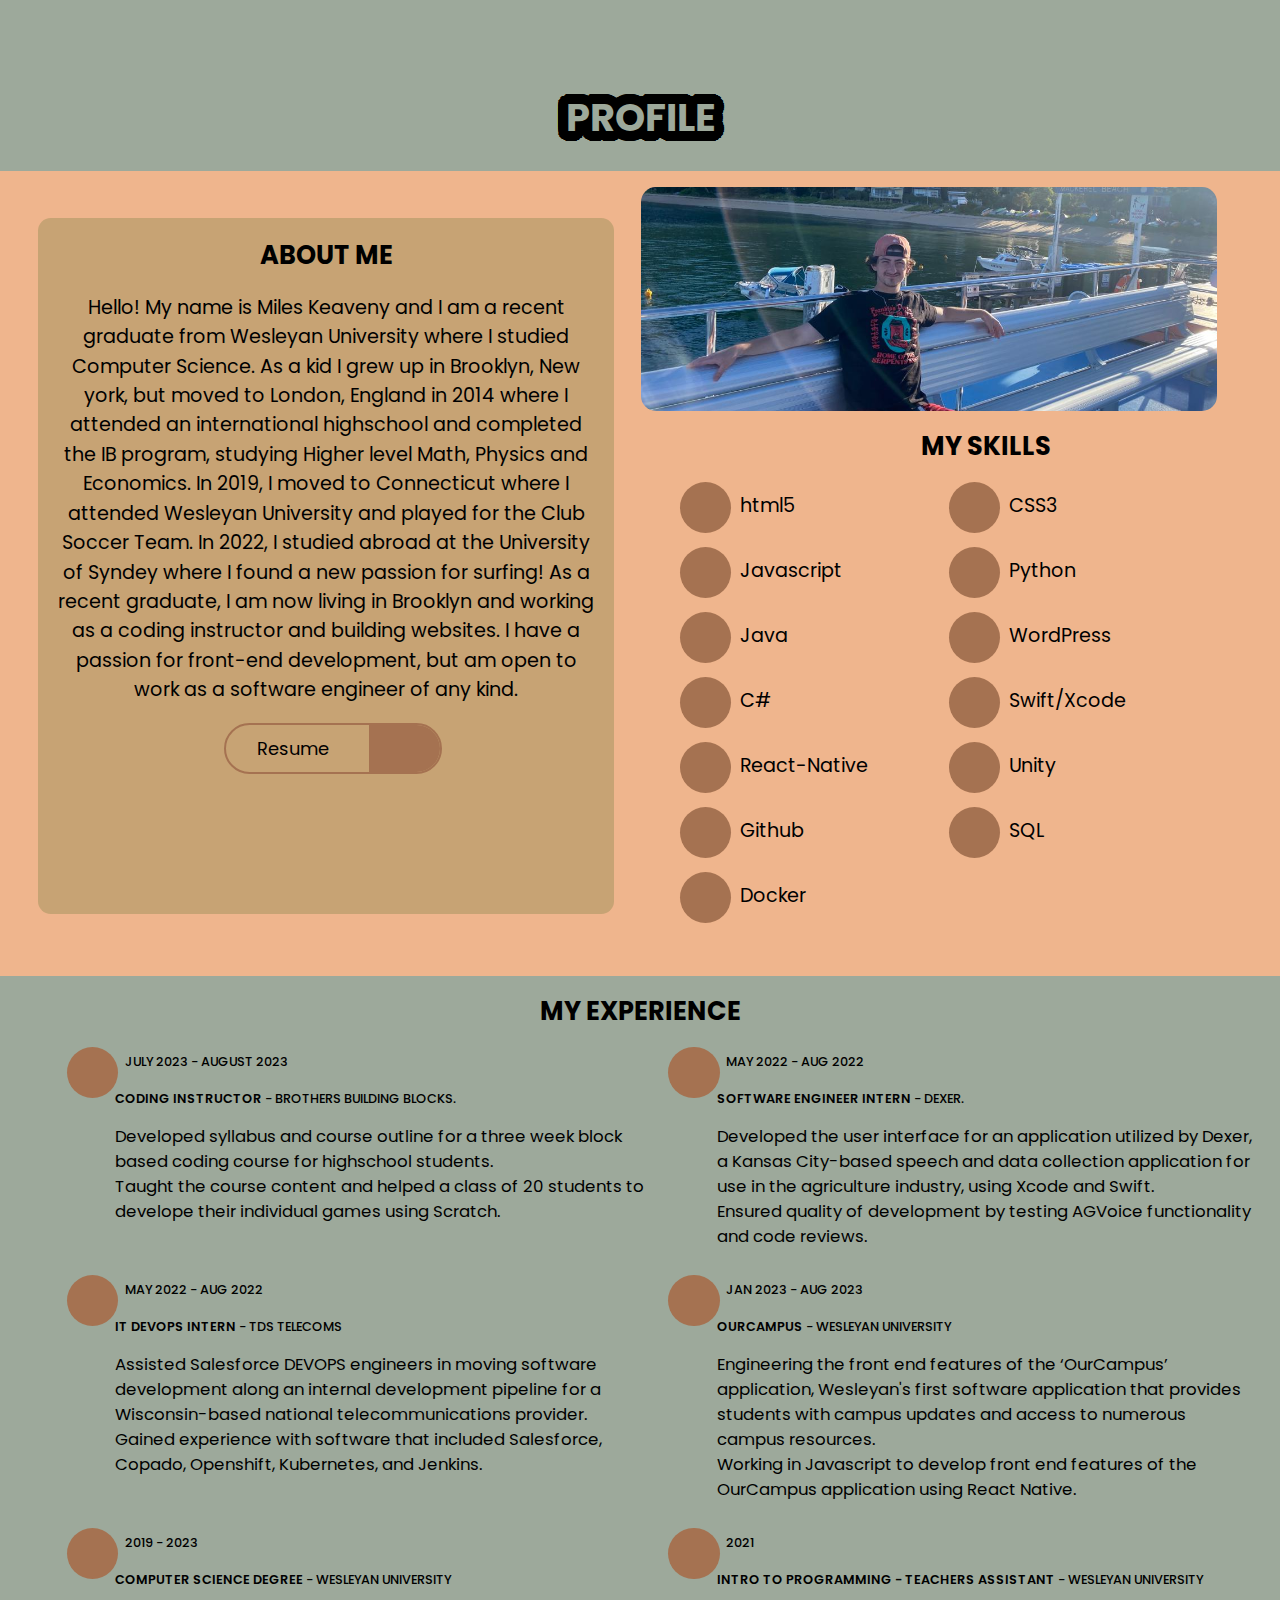
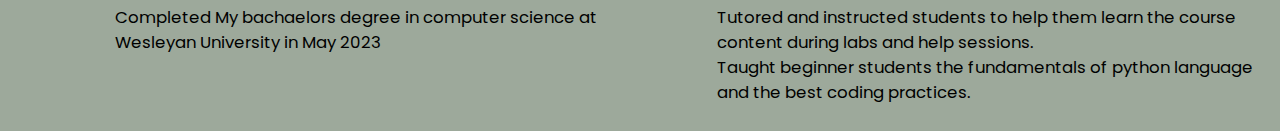
==== commit ff311e5e: "Add WordPress Skill" ====
--- a/about.html
+++ b/about.html
@@ -133,6 +133,19 @@
                                     </div>
 
                                 </div>
+
+                                <div class =skill-logo>
+                                    <p class="abt-text">WordPress</p>
+                                    <div class = "slogo">
+                                        <a href="#" class="icon">
+                                            <i class="fa-brands fa-wordpress"></i>
+                                        </a>
+                                    </div>
+
+                                </div>
+
+
+
                                 <div class =skill-logo>
                                     <p class="abt-text">C#</p>
                                     <div class = "slogo">
--- a/styles/styles.css
+++ b/styles/styles.css
@@ -467,22 +467,29 @@
 
 .port-text {
   animation: 1.5s fadeInUp2;
-  padding: 1rem 0;
+  padding: 3vw 0;
   text-align: center;
   font-size: 1.5vw;
 }
 
 .portfolios {
   animation: 1.5s fadeInDown2;
+  background-color: var(--color-primary);
+  padding-top: 4vw;
   padding-left: 2vw;
   padding-right: 2vw;
   display: grid;
-  grid-template-columns: repeat(3, 2fr);
-  grid-gap: 2vw;
+  grid-template-columns: repeat(2, 2fr);
+  row-gap: 7vw;
+  -moz-column-gap: 0vw;
+       column-gap: 0vw;
   padding-bottom: 2rem;
   flex-wrap: wrap;
 }
 .portfolios .portfolio-item {
+  display: block;
+  margin-left: auto;
+  margin-right: auto;
   width: 30vw;
   height: 20vw;
   position: relative;
@@ -703,7 +710,7 @@
 }
 
 .padding {
-  padding-top: 2rem;
+  padding-top: 7vh;
 }
 
 .padding2 {
@@ -922,6 +929,7 @@
   justify-content: center;
   display: grid;
   grid-template-columns: repeat(3, 1fr);
+  grid-gap: 1.5vw;
   padding: 10px;
   text-align: center;
   width: 33vw;
@@ -974,9 +982,10 @@
   justify-content: center;
   margin: 0.7rem 0;
   box-shadow: var(--box-shawdow1);
+  font-size: 2vw;
 }
 .controlls .control i {
-  font-size: 1.2rem;
+  font-size: 0rem;
   color: var(--color-grey2);
   pointer-events: none;
 }/*# sourceMappingURL=styles.css.map */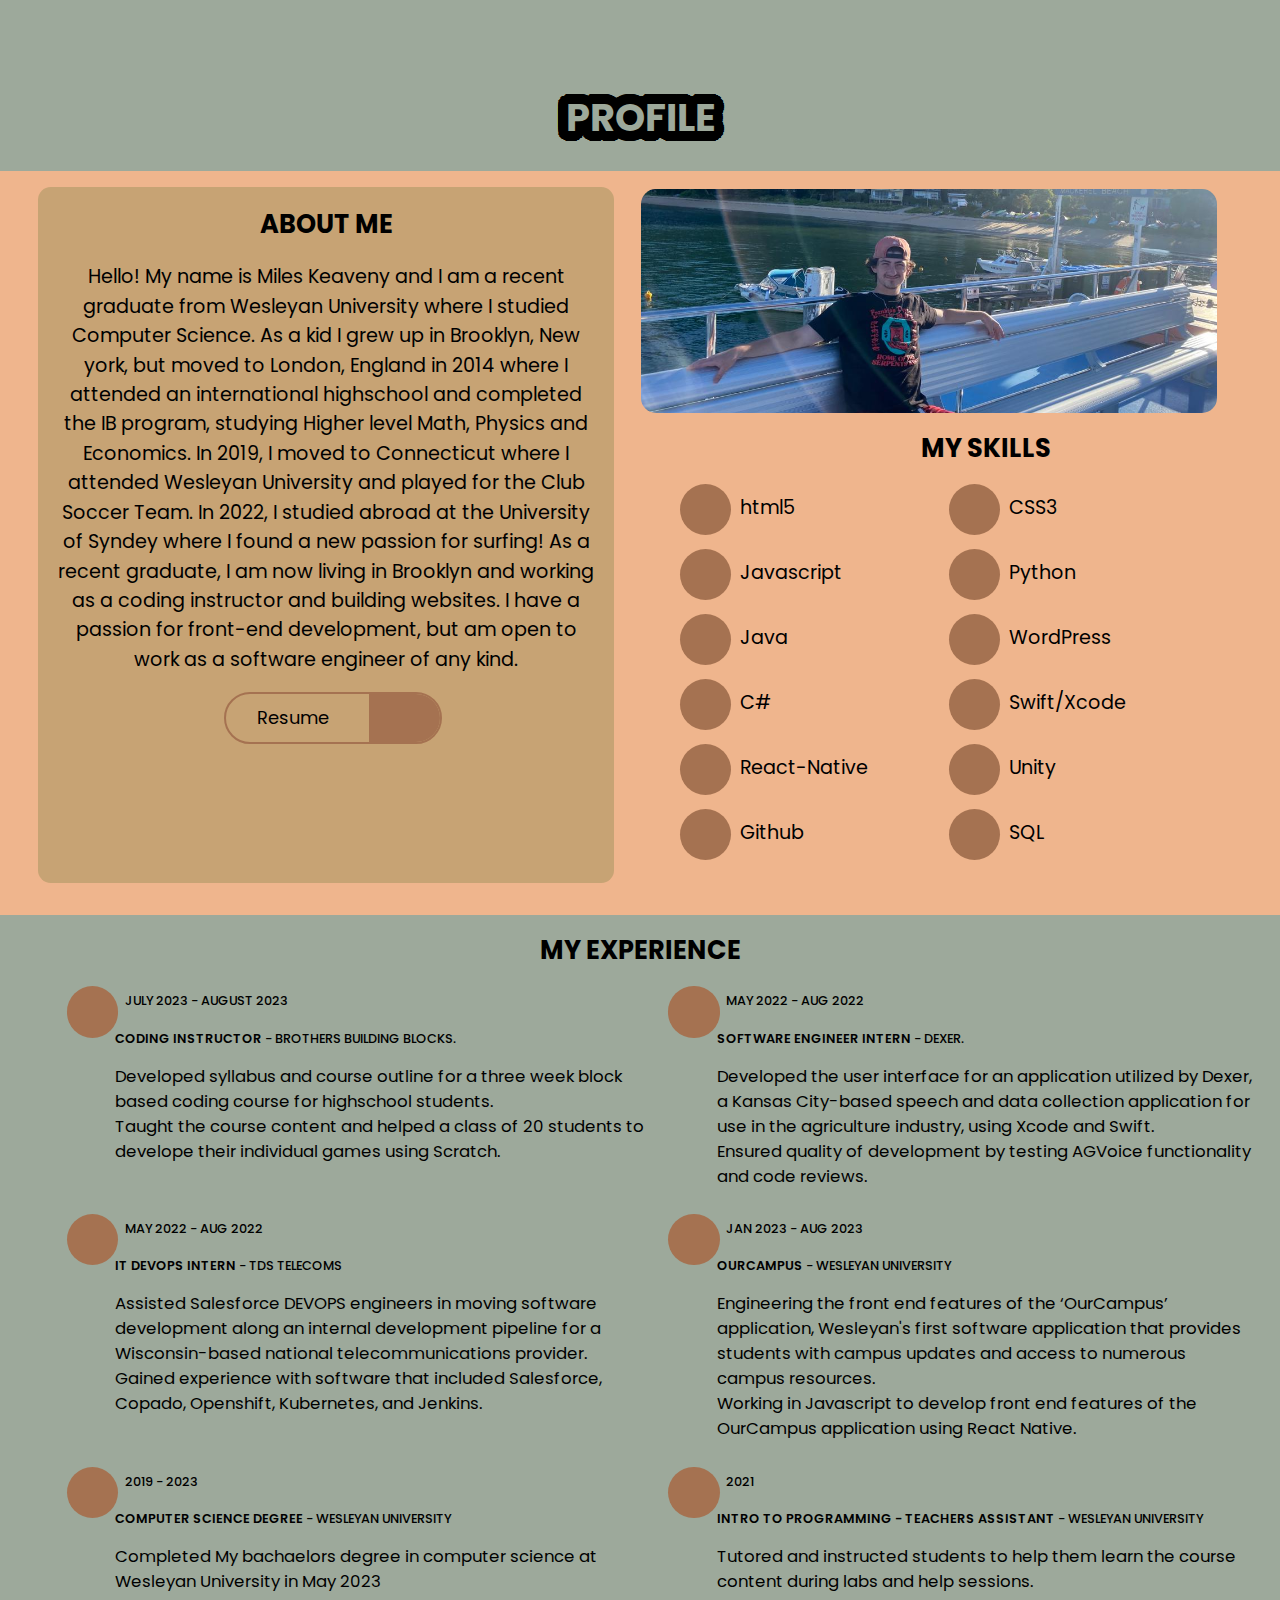
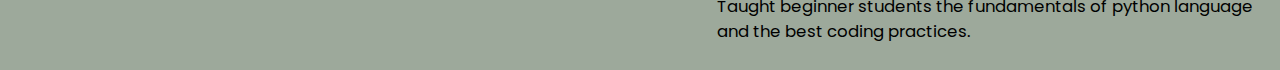
==== commit 4db007e6: "docker delete" ====
--- a/about.html
+++ b/about.html
@@ -200,15 +200,7 @@
                                     </div>
 
                                 </div>
-                                <div class =skill-logo>
-                                    <p class="abt-text">Docker</p>
-                                    <div class = "slogo">
-                                        <a href="#" class="icon">
-                                            <i class="fab fa-docker"></i>
-                                        </a>
-                                    </div>
-
-                                </div>
+                               
                             
                             </div>
                         </div>
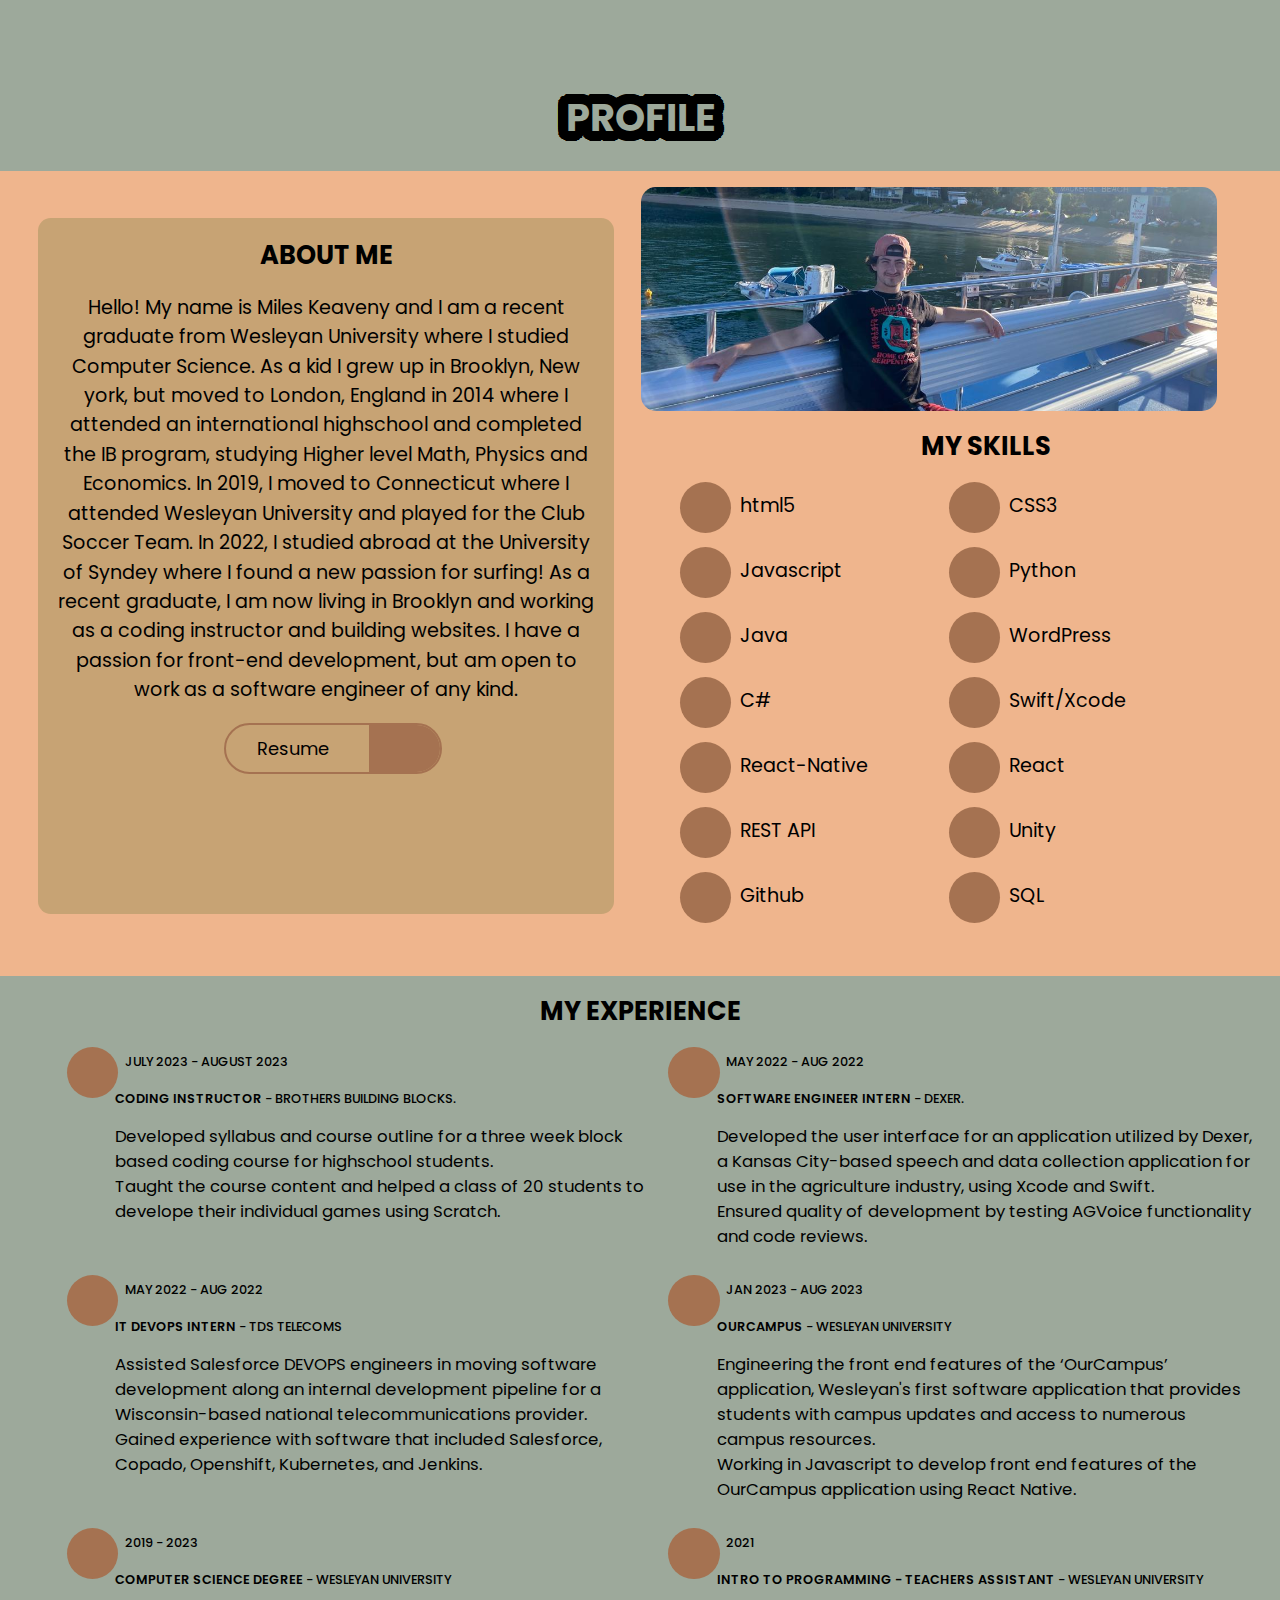
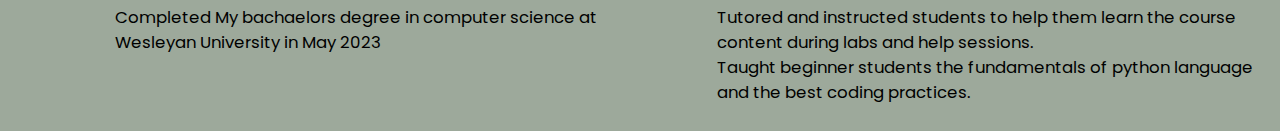
==== commit 12b2818f: "added skills" ====
--- a/about.html
+++ b/about.html
@@ -174,6 +174,24 @@
 
                                 </div>
                                 <div class =skill-logo>
+                                    <p class="abt-text">React</p>
+                                    <div class = "slogo">
+                                        <a href="#" class="icon">
+                                            <i class="fab fa-react"></i>
+                                        </a>
+                                    </div>
+
+                                </div>
+                                <div class =skill-logo>
+                                    <p class="abt-text">REST API</p>
+                                    <div class = "slogo">
+                                        <a href="#" class="icon">
+                                            <i class="fa-regular fa-webhook"></i>
+                                        </a>
+                                    </div>
+
+                                </div>
+                                <div class =skill-logo>
                                     <p class="abt-text">Unity</p>
                                     <div class = "slogo">
                                         <a href="#" class="icon">
